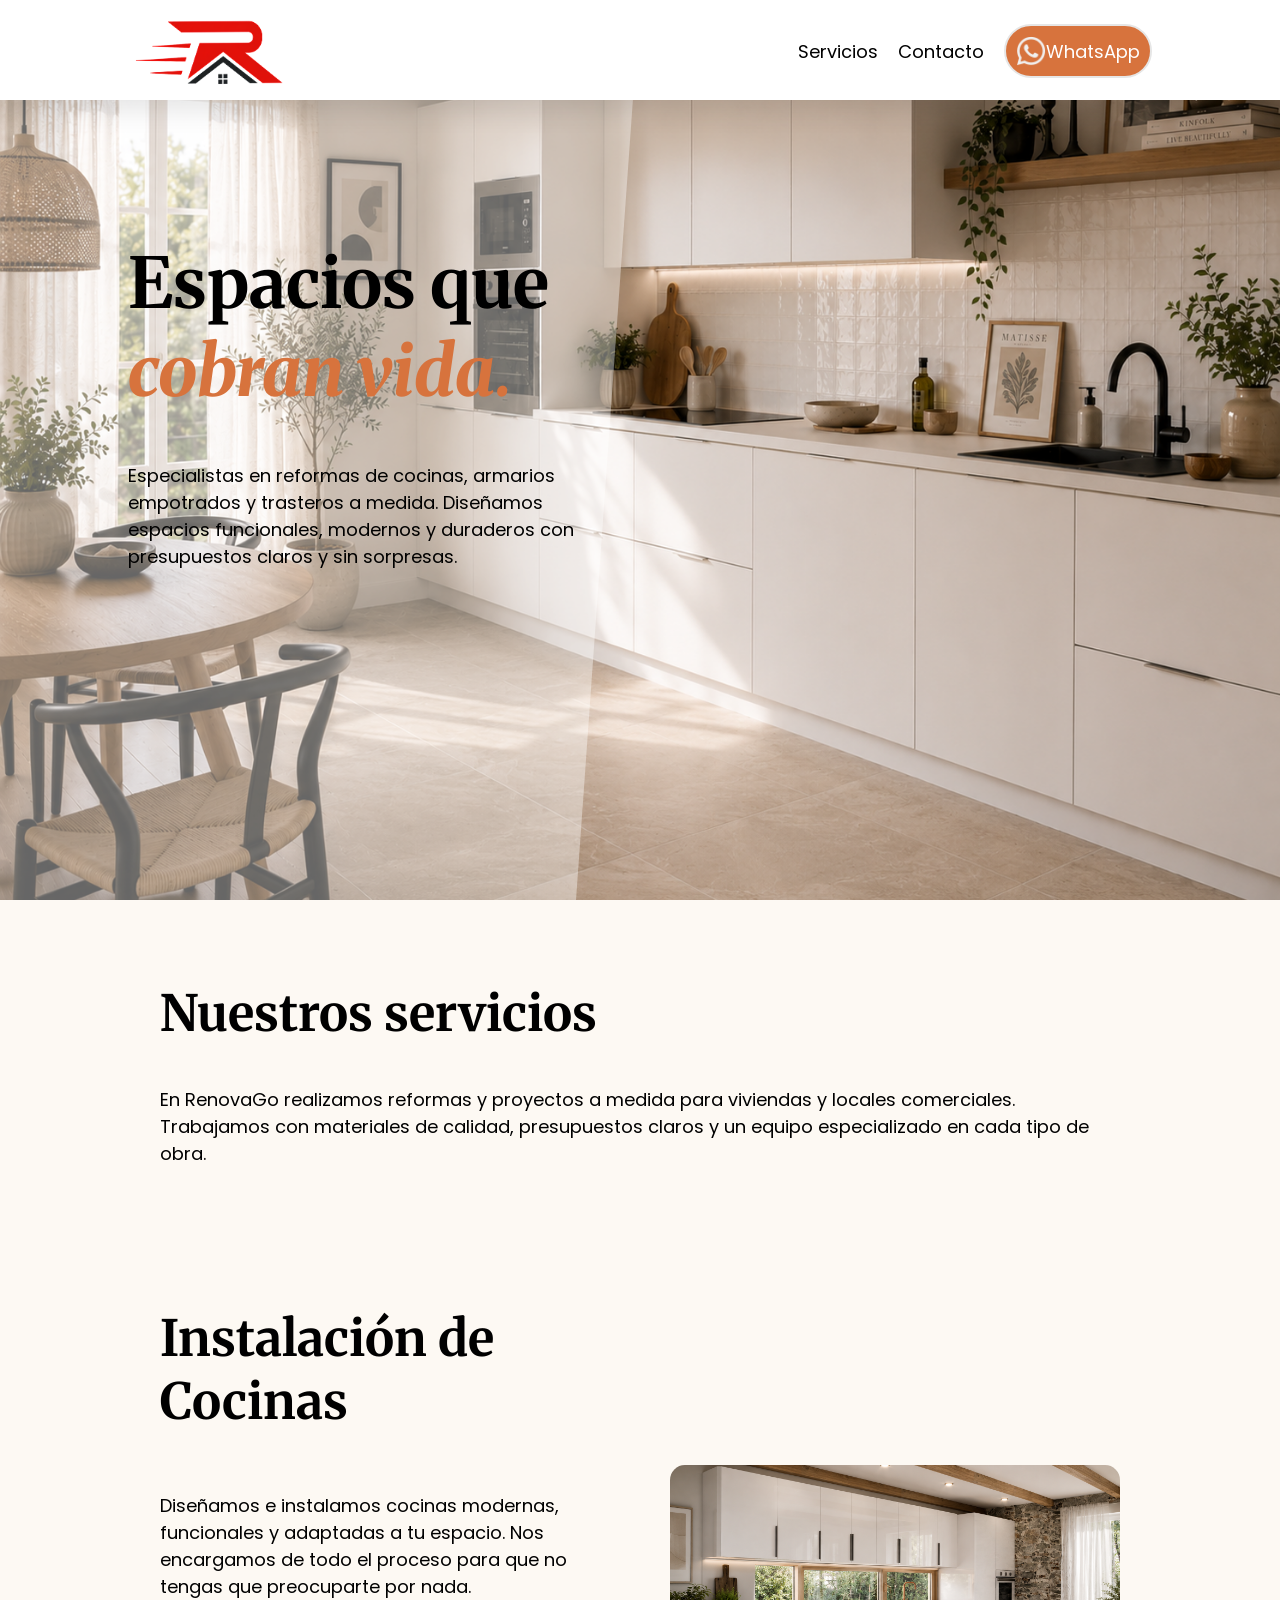
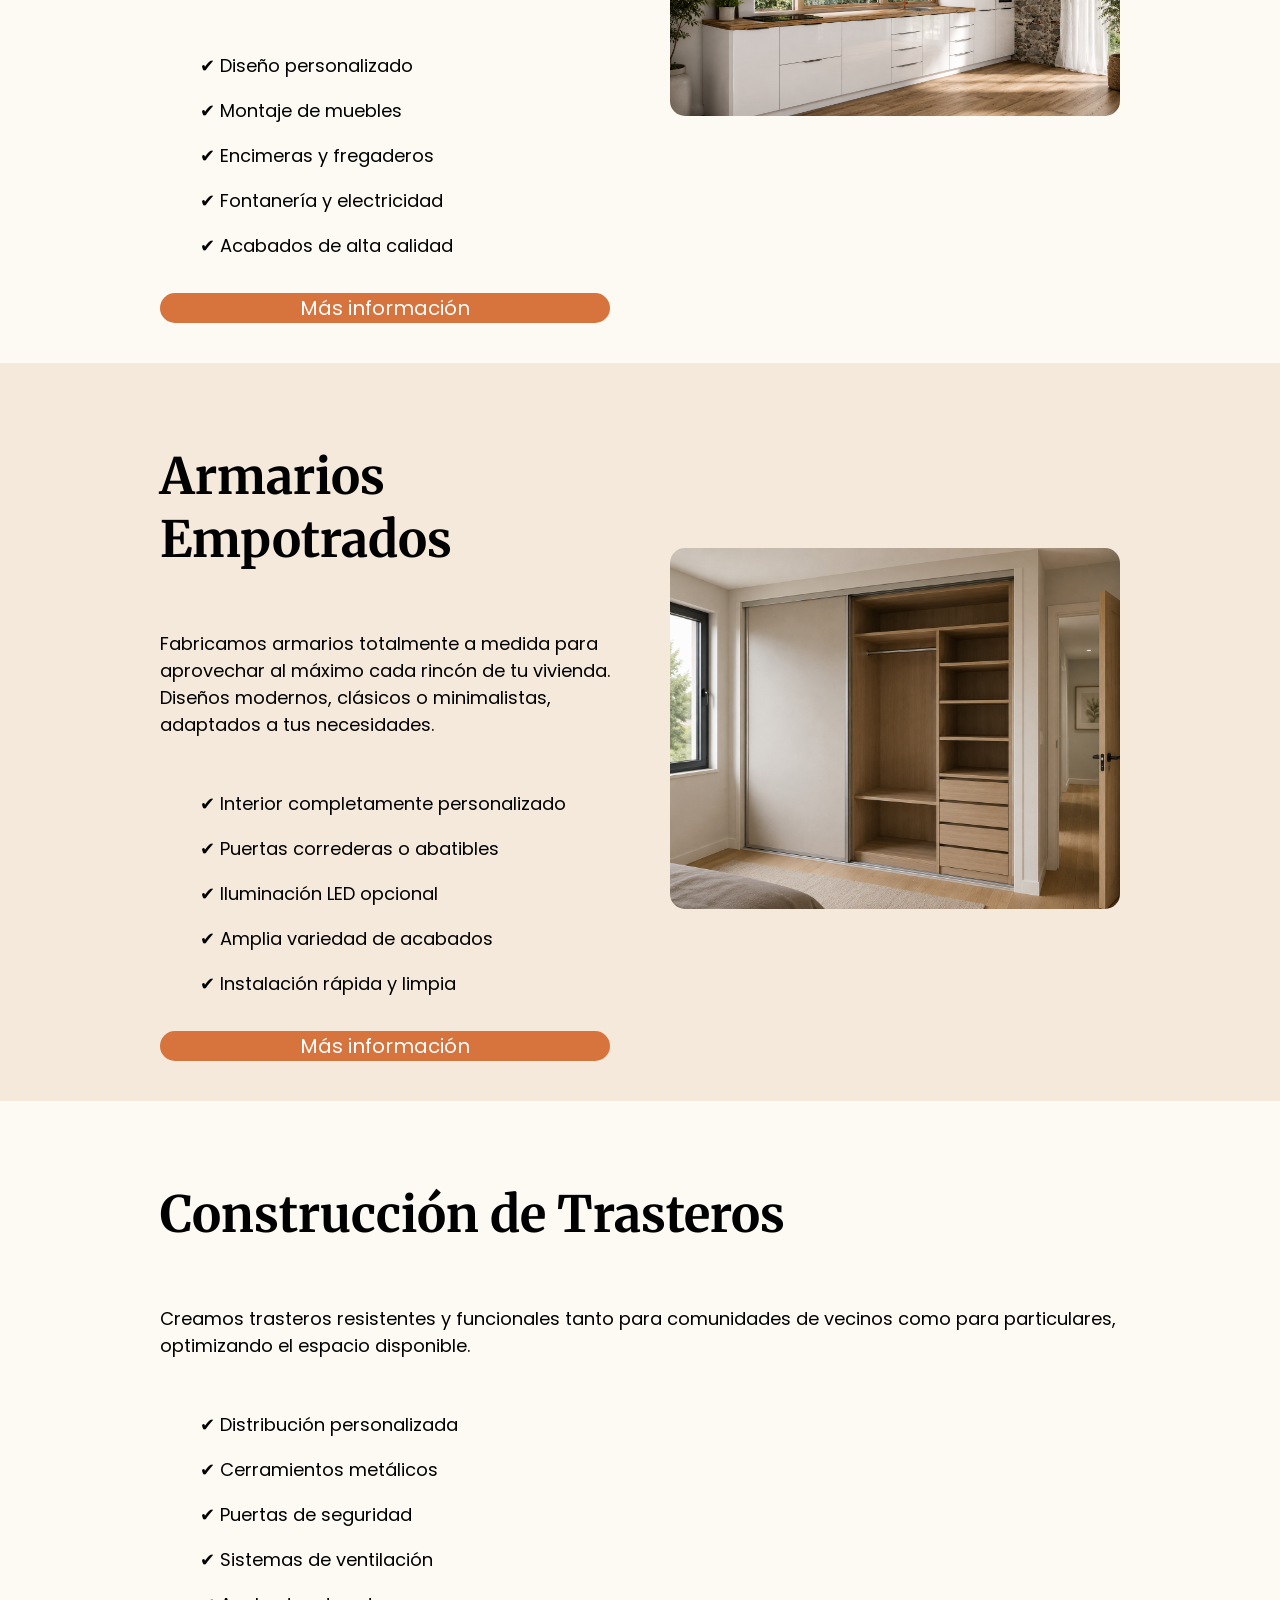
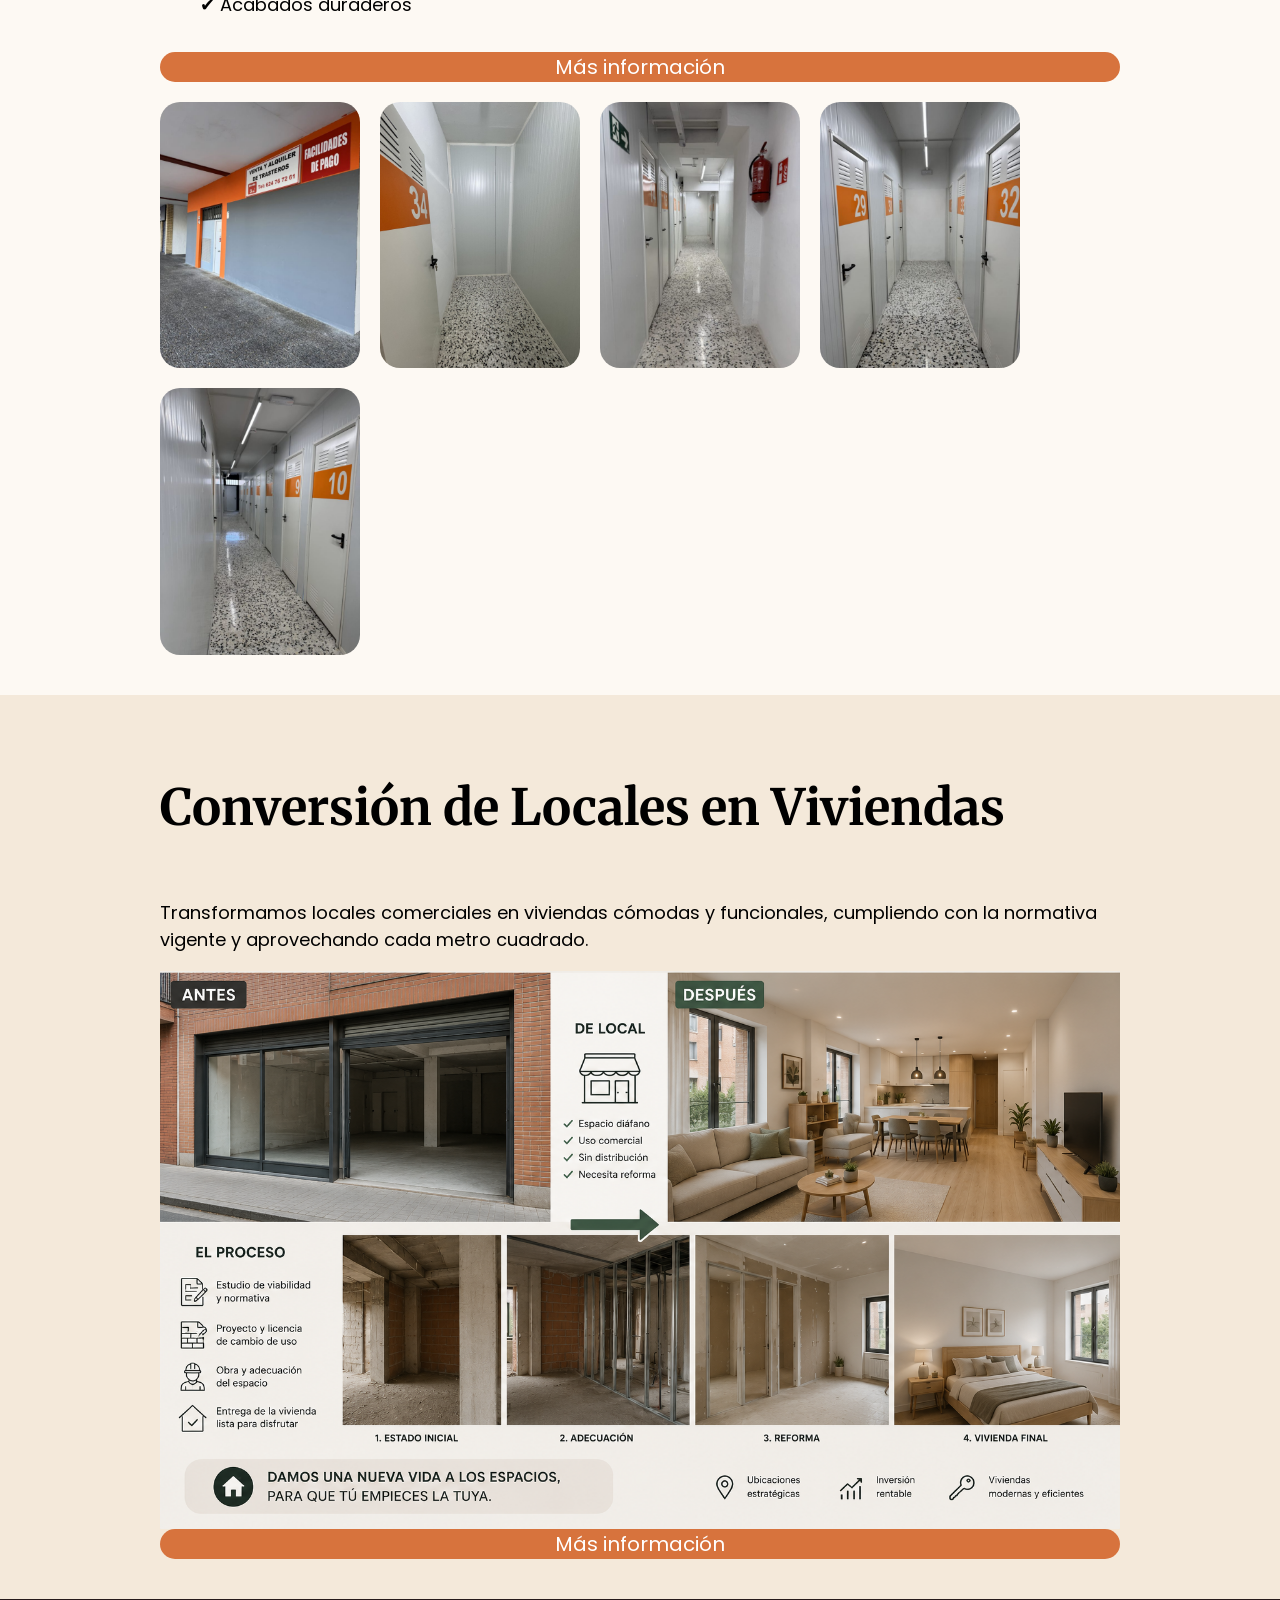
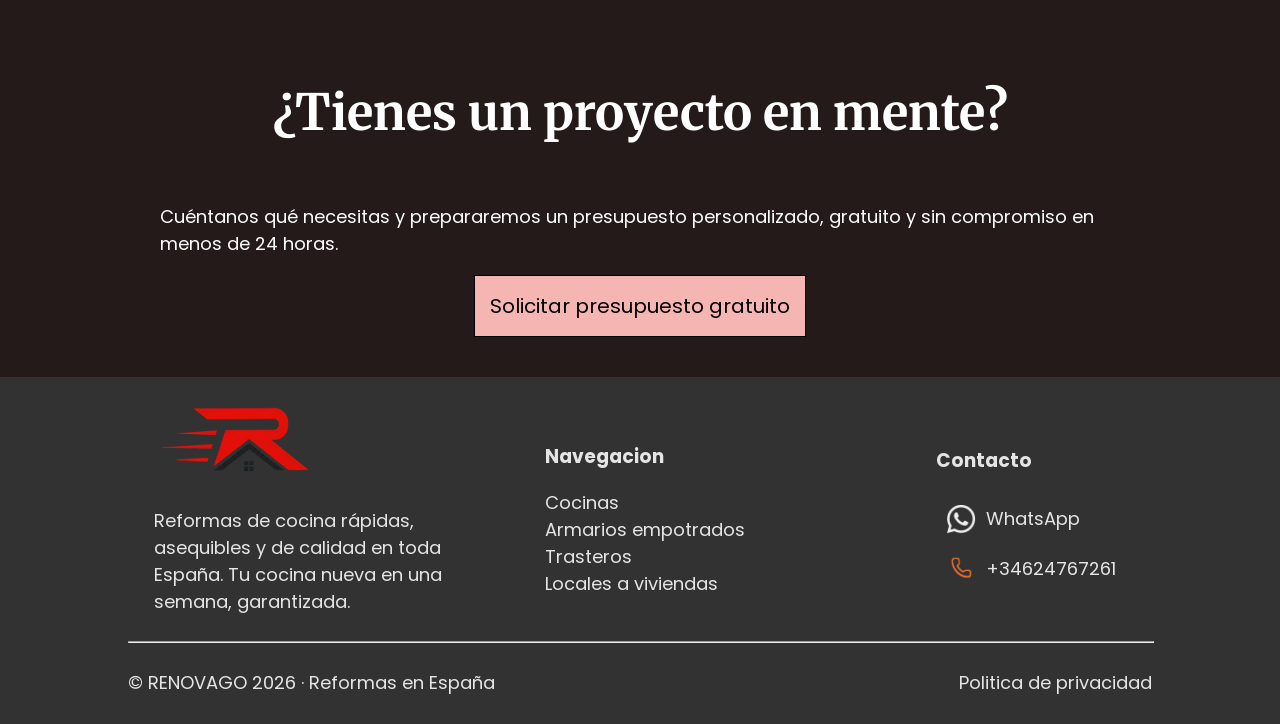
==== index.html @ af556825 "icono" ====
<!DOCTYPE html>
<html lang="es">
  <head>
    <meta charset="utf-8">
    <meta name="viewport" content="width=device-width, initial-scale=1.0">
    <title>RenovaGo | Reformas de cocinas, armarios y trasteros a medida</title>
    <meta name="description" content="Especialistas en reformas de cocinas, armarios empotrados, trasteros y conversión de locales en viviendas. Presupuesto gratuito, materiales de calidad y acabados profesionales.">

  <meta name="keywords" content="reformas, reformas de cocinas, cocinas a medida, armarios empotrados, trasteros, locales a viviendas, reformas integrales">

  <meta name="author" content="RenovaGo">
  <meta name="robots" content="index, follow">

  <!-- Canonical -->
  <link rel="canonical" href="https://renovago.es/">

  <!-- Open Graph -->
  <meta property="og:type" content="website">
  <meta property="og:locale" content="es_ES">
  <meta property="og:title" content="RenovaGo | Reformas de cocinas, armarios empotrados y trasteros">
  <meta property="og:description" content="Especialistas en reformas de cocinas, armarios empotrados, trasteros y conversión de locales en viviendas.">
  <meta property="og:url" content="https://renovago.es/">
  <meta property="og:image" content="https://renovago.es/fotos/portada.jpg">

  <!-- Twitter -->
  <meta name="twitter:card" content="summary_large_image">
  <meta name="twitter:title" content="RenovaGo | Reformas de cocinas">
  <meta name="twitter:description" content="Reformas de cocinas, armarios empotrados, trasteros y locales a viviendas.">
  <meta name="twitter:image" content="https://renovago.es/fotos/portada.jpg">

  <!-- Color navegador -->
  <meta name="theme-color" content="#111111">

  <!-- Favicon -->
  <link rel="icon" href="/fotos/marca/logo.PNG">
  <link rel="apple-touch-icon" href="/fotos/marca/logo.PNG">

  <!-- Datos estructurados -->
  <script type="application/ld+json">
  {
    "@context":"https://schema.org",
    "@type":"HomeAndConstructionBusiness",
    "name":"RenovaGo",
    "url":"https://renovago.es",
    "telephone":"+34624767261",
    "description":"Empresa especializada en reformas de cocinas, armarios empotrados, trasteros y conversión de locales en viviendas.",
    "areaServed":"España",
    "image":"https://renovago.es/fotos/marca/logo.PNG"
  }
  </script>
    <link rel="stylesheet" href="style.css">
  <link rel="preconnect" href="https://fonts.googleapis.com">
  <link rel="preconnect" href="https://fonts.gstatic.com" crossorigin>
  <link href="https://fonts.googleapis.com/css2?family=Poppins:wght@300;400;500;600;700;800&display=swap" rel="stylesheet">
  <link href="https://fonts.googleapis.com/css2?family=Indie+Flower&family=Merriweather:ital,opsz,wght@0,18..144,300..900;1,18..144,300..900&family=Raleway:ital,wght@0,100..900;1,100..900&display=swap" rel="stylesheet">

  </head>
  <body>
    
    <nav>
      <div id="contenedor-navegador">
        <div class="nav-mobil">
          <a href="index.html">
            <img class="img-logo" src="./fotos/marca/logo.PNG" alt="Logo de RenovaGo">
          </a>
          <div id="bocadillo" class="bocadillo">
            <span></span>
            <span></span>
            <span></span>

          </div>
        </div>

        <ul id="menu">
          <li class="dropdown">
            <a href="#">Servicios</a>
        
            <ul class="submenu">
                <li><a href="cocinas.html">Cocinas</a></li>
                <li><a href="armarios.html">Armarios empotrados</a></li>
                <li><a href="trasteros.html">Trasteros</a></li>
                <li><a href="locales.html">Locales a viviendas</a></li>
            </ul>
          </li>
          <li><a href="contacto.html">Contacto</a></li>
          
          <a class="whatsapp" href="https://wa.me/34624767261" target="_blank">
              <img class="icono" src="./fotos/iconos/whatsap-blanco.png" alt="Whatsapp">WhatsApp
          </a>
        </ul>
        
      </div>
      
    </nav>
    <header>
      <div id="texto-inicio">
        <h1>
          Espacios que <br>
          <i>cobran vida.</i>
          </h1>
        <p>Especialistas en reformas de cocinas, armarios empotrados y trasteros a medida. Diseñamos espacios funcionales, modernos y duraderos con presupuestos claros y sin sorpresas.</p>
    </div>
    </header>
    
    
    <main>

      <section>
        <div class="contenedor">
          <h2>Nuestros servicios</h2>
          <p>
            En RenovaGo realizamos reformas y proyectos a medida para viviendas y
            locales comerciales. Trabajamos con materiales de calidad, presupuestos
            claros y un equipo especializado en cada tipo de obra.
          </p>
        </div>
      </section>
    
      <!-- COCINAS -->
      <section >
        <div class="contenedor servicio">
          <div class="columna">
            <h2>Instalación de Cocinas</h2>
    
            <p>
              Diseñamos e instalamos cocinas modernas, funcionales y adaptadas a tu
              espacio. Nos encargamos de todo el proceso para que no tengas que
              preocuparte por nada.
            </p>
    
            <ul>
              <li><p>✔ Diseño personalizado</p></li>
              <li><p>✔ Montaje de muebles</p></li>
              <li><p>✔ Encimeras y fregaderos</p></li>
              <li><p>✔ Fontanería y electricidad</p></li>
              <li><p>✔ Acabados de alta calidad</p></li>
            </ul>
    
            <a class="informacion" href="cocinas.html">Más información</a>
          </div>
    
          <div class="imagen-lateral">
            <img src="./fotos/cocinas/cocina3.png">
          </div>
        </div>
      </section>
    
      <!-- ARMARIOS -->
      <section class="fondo-beis-oscuro">
        <div class="contenedor servicio">
  
          <div class="columna ">
            <h2>Armarios Empotrados</h2>
    
            <p>
              Fabricamos armarios totalmente a medida para aprovechar al máximo cada
              rincón de tu vivienda. Diseños modernos, clásicos o minimalistas,
              adaptados a tus necesidades.
            </p>
    
            <ul>
              <li><p>✔ Interior completamente personalizado</p></li>
              <li><p>✔ Puertas correderas o abatibles</p></li>
              <li><p>✔ Iluminación LED opcional</p></li>
              <li><p>✔ Amplia variedad de acabados</p></li>
              <li><p>✔ Instalación rápida y limpia</p></li>
            </ul>
    
            <a class="informacion" href="armarios.html">Más información</a>
          </div>
          <div class="imagen-lateral">
            <img src="./fotos/armarios/armario.png" alt="Armario Empotrado">
          </div>

    
        </div>
      </section>
    
      <!-- TRASTEROS -->
      <section>
        <div class="contenedor columna">
    
          <div class="columna">
            <h2>Construcción de Trasteros</h2>
    
            <p>
              Creamos trasteros resistentes y funcionales tanto para comunidades de
              vecinos como para particulares, optimizando el espacio disponible.
            </p>
    
            <ul>
              <li><p>✔ Distribución personalizada</p></li>
              <li><p>✔ Cerramientos metálicos</p></li>
              <li><p>✔ Puertas de seguridad</p></li>
              <li><p>✔ Sistemas de ventilación</p></li>
              <li><p>✔ Acabados duraderos</p></li>
            </ul>
    
            <a class="informacion" href="trasteros.html">Más información</a>
          </div>
    
          <div class="imagen-servicio fila ">
            <!-- Imagen trastero -->
            <img src="./fotos/trasteros/inicial.png" alt="Construcción de trasteros">

             <img src="./fotos/trasteros/trastero.png" alt="Construcción de trasteros">
             <img src="./fotos/trasteros/trastero2.png" alt="Construcción de trasteros">
             <img src="./fotos/trasteros/trastero3.png" alt="Construcción de trasteros">
             <img src="./fotos/trasteros/trastero4.png" alt="Construcción de trasteros">
          </div>
    
        </div>
      </section>
    
      <!-- LOCALES -->
      <section class="fondo-beis-oscuro">
        <div class="contenedor fila">
    
    
          <div class="columna">
            <h2>Conversión de Locales en Viviendas</h2>
    
            <p>
              Transformamos locales comerciales en viviendas cómodas y funcionales,
              cumpliendo con la normativa vigente y aprovechando cada metro cuadrado.
            </p>
    
          
            <img id="viviendas" src="./fotos/viviendas/viviendas.png" alt="viviendas">
    
            <a class="informacion" href="locales.html">Más información</a>
          </div>
    
        </div>
      </section>
    
      <!-- CTA -->
      <section class="fondo-negro letra-blanca">
        <div class="contenedor columna">
    
          <h2>¿Tienes un proyecto en mente?</h2>
    
          <p>
            Cuéntanos qué necesitas y prepararemos un presupuesto personalizado,
            gratuito y sin compromiso en menos de 24 horas.
          </p>
    
          <a class="boton-claro" href="contacto.html">
            Solicitar presupuesto gratuito
          </a>
    
        </div>
      </section>
    
    </main>
    <footer>
      <div class="footer-container">
        <div class="footer-info">
          <div class="footer-section ">
            <a href="index.html">
              <img class="img-logo" src="./fotos/marca/logo.PNG" alt="Logo de RenovaGo">
            </a>
            <p>Reformas de cocina rápidas, asequibles y de calidad en toda España. Tu cocina nueva en una semana, garantizada.</p>
          </div>
          <div class="footer-section columna">
            <h3>Navegacion</h3>
            <a href="cocinas.html">Cocinas</a>
            <a href="armarios.html">Armarios empotrados</a>
            <a href="trasteros.html">Trasteros</a>
            <a href="locales.html">Locales a viviendas</a>
          </div>
          <div>
            <h3>Contacto</h3>
            <a class="footer-contacto " href="https://wa.me/34624767261" target="_blank">
              <img class ="icono" src="./fotos/iconos/whatsap-blanco.png" alt="Whatsapp"><p>WhatsApp</p> 
            </a>
            <a class="footer-contacto " href="tel:+34624767261">
              <img class="icono" src="./fotos/iconos/icono-telefono.png" alt="Ubicacion"><p>+34624767261</p>
            </a>
          </div>
        </div>
        <hr>
        <div class="fila sa">
          <p>© RENOVAGO 2026 · Reformas en España</p>
          <a href="">Politica de privacidad</a>
        </div>
      </div>
    </footer>
    <script src="script.js"></script>
  </body>
</html>
---- style.css ----
:root{
    --color-naranja: #d7733d; 
    --sombra: 0 10px 25px rgba(0,0,0,.1);
    --color-footer: rgb(229, 229, 229);
}




/* ==========================================
   1. RESET Y ESTILOS GLOBALES
========================================== */
body{
    margin:0;
    font-family: "Poppins", serif;
    font-optical-sizing: auto;
    font-style: normal;
    font-variation-settings:
    "wdth" 100;
}

h1{
    font-family: "Merriweather", serif;
    font-size: 70px;
}
h2{
    font-size: 50px;
    font-family: "Merriweather", serif;
}

p{
    font-size: 18px;
}
i{
    /* color: #444444; en gris*/
    color: var(--color-naranja);
    font-weight: 800;
}
li{
    list-style: none;
}


/* ==========================================
   2. HEADER
========================================== */
header{
    background-image: url("./fotos/cocinas/cocina9.png");
    background-position: left;
    min-height: 100vh;
    background-size: cover;
    display: flex;
    justify-content: left;
    
}

header::before{
    content: "";
    position: absolute;
    inset: 0;

    background: rgba(255,255,255,0.40);

    clip-path: polygon(
        0 0,
        50% 0,
        45% 100%,
        0 100%
    );

    z-index: 1;
}
header > *{
    position: relative;
    z-index: 2;
}

#texto-inicio{
    margin-left: 10%;
    margin-top: 15%;
    width: 90%;
    max-width: 500px;
}

.img-logo{
    width: 180px;
}

#img-inicio{
    background-size: cover;
    min-height: 100vh;

}


/* ==========================================
   3. NAVEGACIÓN
========================================== */

/* Menú principal */
nav{
    background-color: white;
    height: 100px;
    width: 100%;
    position: fixed;
    z-index: 300;
    box-shadow:  var(--sombra);

}
nav ul{
    display: flex;
    align-items: center;
    gap: 20px;
    height: 40px;

}

/* Enlaces */
nav li a{
    text-decoration: none;
    color: inherit;
    font-size: large;
    transition: color 0.2s ease;

}
nav li a:hover{
    color: var(--color-naranja);
}
#contenedor-navegador{
    display: flex;
    flex-direction: row;
    align-items: center;
    justify-content: space-between;
    position:fixed;
    top:0;
    z-index: 2;
    width: 80%;
    left: 10%;
}

/* Submenú */
.dropdown{
    position: relative;
}
.submenu{
    display: none;
    position:absolute;
    background-color: white;
    min-width: 230px;
    padding: 1px 0px;
    margin: 0;
    top: 100%;
    left: 0;

    box-shadow: var(--sombra);
}
.submenu li a{
    display:block;
    width: 100%;
    padding: 12px 20px;
    color: #333;
    background: white;
    text-decoration: none;
    transition: background .2s;
}
.submenu li a:hover{
    background-color: var(--color-naranja);
    color:white;
}
.dropdown:hover .submenu{
    display: block;
}
.whatsapp{
    border: 2px solid rgb(230, 230, 230);
    font-size: large;
    text-decoration: none;
    border-radius: 30px;
    padding: 10px;
    display: flex;
    align-items: center;
    background-color: var(--color-naranja);
    color: white;
}
.whatsapp:hover{
    background-color: #ae5423;
}
.bocadillo{
    display: none;
    width: 35px;
    height: 35px;
    border-radius: 50%;
    border: none;
    justify-content: center;
    align-items: center;
    flex-direction: column;
    gap: 6px;
    cursor: pointer;
    background: white;

}
.bocadillo span{
    width: 25px;
    height: 3px;
    background: #333;
    transition: 0.2s;
}
.bocadillo.active span:nth-child(1){
    transform: rotate(45deg) translate(6px, 6px)
}
.bocadillo.active span:nth-child(2){
    opacity: 0;
}

.bocadillo.active span:nth-child(3){
    transform: rotate(-45deg) translate(6px, -6px)
}
.nav-mobil{
    display: flex;
    flex-direction: row;
    align-items: center;
    justify-content: space-between;
    width: 100%;
}

/* ==========================================
   4. SECCIONES
========================================== */
section{
    padding: 40px;
    background-color: #fdf9f3;
}
article{
    border: 1px solid #f3ebde;
    border-radius: 10px;
    background-color: white;
    padding: 40px;
    margin: 10px;
    transition: transform 0.1s ease, box-shadow 0.1s ease;
}
article:hover{
    transform:scale(1.01);
    box-shadow:  0 10px 25px rgba(0,0,0,0.2);
}


/* ==========================================
   5. FORMULARIOS
========================================== */
form{
    background-color: white;
    border-radius: 30px;
    padding:50px;
    width: 100%;
    max-width: 1200px;
    box-shadow: 0 4px 8px rgba(0, 0, 0, 0.1);
    box-sizing: border-box;
}
form h2{
    font-size: 30px;
}
form label{
    font-weight: 500;
}
form input{
    border-radius: 10px;
    padding: 10px;
    font-size: 15px;
    border:1px solid rgb(255, 230, 203) ;
    background-color: #fffceb;
    outline: none;
}
form input:focus{
    border-color: #ae5423;
    outline: none;
    box-shadow: 0 0 5px rgba(252, 167, 22, 0.5);
}

form textarea{
    border-radius: 10px;
    padding: 10px;
    font-size: 15px;
    border:1px solid rgb(255, 230, 203) ;
    background-color: #fffceb;
    outline: none;
    width: 100%;
    min-width: 150px;
    max-width: 350px;
    font-family: "Poppins", serif;
}
form button{
    margin-top: 20px;
    border-radius: 10px;
    background-color: var(--color-naranja);
    padding: 15px;
    font-size: 15px;
    font-weight: 600;
    border-style: none;
    color: white;
    cursor:pointer;
    transition: background-color 0.2 ease;
}
form button:hover{
    background-color: rgb(185, 106, 27) ;
}
form p{
    color: grey;
    font-size: 12px;
}
/* ==========================================
   6. FOOTER
========================================== */
footer{
    color: var(--color-footer);
    background-color: rgb(50, 50, 50);
    
}
.footer-container{
    display: flex;
    flex-direction: column;

    margin: auto;  
    padding: 10px;
    width: 80%;
}
.footer-info{
    display: flex;
    flex-direction: row;
    justify-content: space-around;
    align-items: center;
}
footer hr{
    color:var(--color-footer);
    width: 100%;
}
.footer-section{
    width: 33%;
}
footer a{
    color: var(--color-footer);
    text-decoration: none;
    font-size: 18px;
}
.footer-contacto{
    font-size: large;
    text-decoration: none;
    border-radius: 30px;
    padding: 10px;
    display: flex;
    align-items: center;
    color: var(--color-footer);
}

.footer-contacto p{
    margin:0;
    margin-left: 10px;
}
/* ==========================================
   7. UTILIDADES
========================================== */
.contenedor{
    align-items: center;
    justify-content: center;
    width: min(80%,1200px);
    margin: auto;    
}
.fila{
    display: flex;
    flex-direction: row;
    align-items: center;
}
.columna{
    display: flex;
    flex-direction: column;
}
.sa{
    justify-content: space-between;
}
.centrado{
    justify-content: center;
    align-items:center ;
}
.fondo-beis-oscuro{
    background-color: #f4e9da ;
}
.fondo-negro{
    background-color: rgb(37, 26, 26);
}
.fondo-blanco{
    background-color: white;
}
.letra-blanca{
    color:white;
}
.letra-naranja{
    color:var(--color-naranja);
}
.letra-gris{
    color:#676767;
}
.letra-roja{
    color: red;
}
.letra-pequeña{
    font-size: 7px;
}
.separador-gris{
    width: 100%;
    border: none;
    border-top: 1px solid #ddd;
    margin: 10px 0;
}


/* ==========================================
   8. IMAGENES
========================================== */
.imagen-servicio{
    margin-top: 20px;
    width: 100%;
    gap:20px;
    flex-wrap: wrap;

}
.imagen-servicio img{
    width: 100%;
    max-width: 200px;
    border-radius: 20px;;
}
.imagen-lateral img{
    width: 100%;
    border-radius: 15px;
}
.imagen-lateral img:hover imagen-servicio img:hover {
    box-shadow:  var(--sombra);
}




.icono{
    width: 30px;
}

/* ==========================================
   9. PÁGINAS ESPECÍFICAS
========================================== */

#viviendas{
    width: 100%;
    max-width: 1000px;
}
#proceso{
    background-image: url("./fotos/cocinas/cocina7.png");
}
#proceso p{
    font-size: 16px;
    color: #333;
}
#presupuesto{
    background-image: url("./fotos/cocinas/cocina3.png");
}
#contacto-cocina{
    padding: 70px;
    margin-right: 100px;
    border-radius: 10%;
}

.banda{
    padding:0;
}
.banda article{
    display: flex;
    flex-direction: column;
    align-items: center;
    border: none;
}
.banda h2{
    font-size: 30px;
    margin-top: 20px;
    margin-bottom: 5px;
}
.banda p{
    color: grey;
    margin-top: 2px;
}

#precios h3{
    font-family: "Merriweather", serif;
    font-size: 85px;
    margin: 0;
}
#precios h4{
    margin:0;
    font-size: 30px;
}
#precios h5{
    margin:0;
    font-size: 20px;
}
#precios p{
    font-size: 20px;
    margin-left: 10px;
    font-weight: 600;
}
#precios article{
    width: 100%;
    min-width: 800px;
    position: relative;
    background-image: url("./fotos/cocinas/cocina8.png");
    background-position: left;
    background-size: cover;

}
#precios a{
    display: flex;
    justify-content: center;
    width: 100%;
    padding: 10px;
    border-radius: 15px;
    color: white;
    background-color: var(--color-naranja);
    font-weight: 600;
}
#precios a:hover{
    background-color: #da6a2e;
}
.oferta{
    position: absolute;
    top: -10px;
    right: -10px;
    padding: 0;
    margin: 0;
    color: rgb(216, 47, 47);
    text-shadow: 0 0 8px rgba(255, 32, 3, 0.5);
}
.oferta h2{
    border: 2px red solid;
    border-radius: 20px;
    margin:0;
    padding: 0;
}
.oferta p{
    font-size: 50px;
}
.oferta img{
    margin: 0;
    position: absolute;
    top: 40px;
    right: 0;
    width: 250px;
}
#precios img{
    max-width: 450px;
}

#presupuesto .icono{
    border: 1px solid rgb(254, 149, 37);
    border-radius: 10px;
    background-color: #ff972144;
}
#presupuesto h4{
    font-size: 20px;
    margin: 0;
    margin-top: 10px;
    margin-left: 15px;
}
#presupuesto .info p{
    margin: 0;
    margin-left: 15px;

    font-size: 15px;
}


.servicio{
    display: flex;
    align-items: center;
    gap: 60px
}
.servicio > *{
    flex:1;
}
.informacion{
    text-align: center;
    border: none;
    border-radius: 20px;
    text-decoration: none;
    color: white;
    background-color: var(--color-naranja);
    font-size: 20px;
}
.boton-claro{
    text-align: center;
    border: 1px solid black;
    text-decoration: none;
    color: black;
    background-color: rgb(245, 181, 179);
    padding: 15px;
    font-size: 20px;
}






/* ==========================================
   RESPONSIVE
========================================== */

@media (max-width:768px){

    /* ---------- GENERALES ---------- */

    section{
        padding:25px 15px;
    }

    .contenedor{
        width:95%;
    }

    h1{
        font-size:42px;
    }

    h2{
        font-size:34px;
        text-align:center;
    }

    p{
        font-size:16px;
    }

    /* ---------- HEADER ---------- */

    header{
        min-height:80vh;
        justify-content:center;
        text-align:center;
        background-position:center;
    }

    header::before{
        clip-path: polygon(
            0 0,
            100% 0,
            100% 55%,
            0 75%
        );
    }

    #texto-inicio{
        margin:120px 20px 0;
        width:auto;
    }

    /* ---------- NAV ---------- */

    nav{
        height:auto;
        padding:10px 0;
    }

    #contenedor-navegador{
        position:static;
        width:95%;
        flex-direction:column;
    }

    nav ul{
        display: none;
        flex-direction:column;
        height:auto;
        padding:0;
        margin:0;
        gap:15px;

    }
    nav ul li{
        gap:15px;
        margin: 10px;


    }
    .whatsapp{
        margin-top: 10px;
    }
    .submenu{
        display: block;
        position:static;
        box-shadow: none
    }
    #menu.active{
        display: block;
    }
    .nav-mobil.active{
        border-bottom: 2px #ddd solid;
    }

    .img-logo{
        width:150px;
    }
    .bocadillo{
        display: flex;
        flex-direction: column;
        justify-content: center;
        align-items: center;
    
        width: 55px;
        height: 55px;
    
        background: white;
        border: none;
        border-radius: 50%;
    
        cursor: pointer;
    
        box-shadow: 0 4px 12px rgba(0,0,0,.40);    
    }

    /* ---------- LAYOUT ---------- */

    .fila{
        flex-direction:column;
    }

    article{
        width:100%;
        box-sizing:border-box;
        margin:15px 0;
        padding:25px;
    }

    /* ---------- IMÁGENES ---------- */

    .imagen-lateral{
        width:100%;
        margin-top:25px;
    }

    .imagen-lateral img{
        width:100%;
    }

    .imagen-servicio{
        width:100%;
        display:flex;
        flex-wrap:wrap;
        justify-content:center;
    }

    .imagen-servicio img{
        width:45%;
    }

    #viviendas{
        width:100%;
    }

    /* ---------- PRECIOS ---------- */

    #precios article{
        min-width:100%;
        background-position:center;
    }

    #precios h3{
        font-size:55px;
    }

    .oferta{
        right:0;
        top:-5px;
    }

    .oferta h2{
        font-size:16px;
        padding:4px 10px;
    }

    .oferta img{
        width:120px;
        top:25px;
    }

    /* ---------- FORMULARIO ---------- */

    form{
        width:100%;
        padding:25px;
        box-sizing:border-box;
    }

    form textarea{
        max-width:100%;
    }

    #contacto-cocina{
        margin:0;
        padding:25px;
    }

    /* ---------- SERVICIOS ---------- */

    
    .servicio{
        flex-direction:column;
    
    }

    /* ---------- FOOTER ---------- */

    .footer-info{
        flex-direction:column;
        align-items:flex-start;
        gap:30px;
    }

    .footer-section{
        width:100%;
    }

    .sa{
        flex-direction:column;
        align-items:center;
        gap:15px;
    }

}
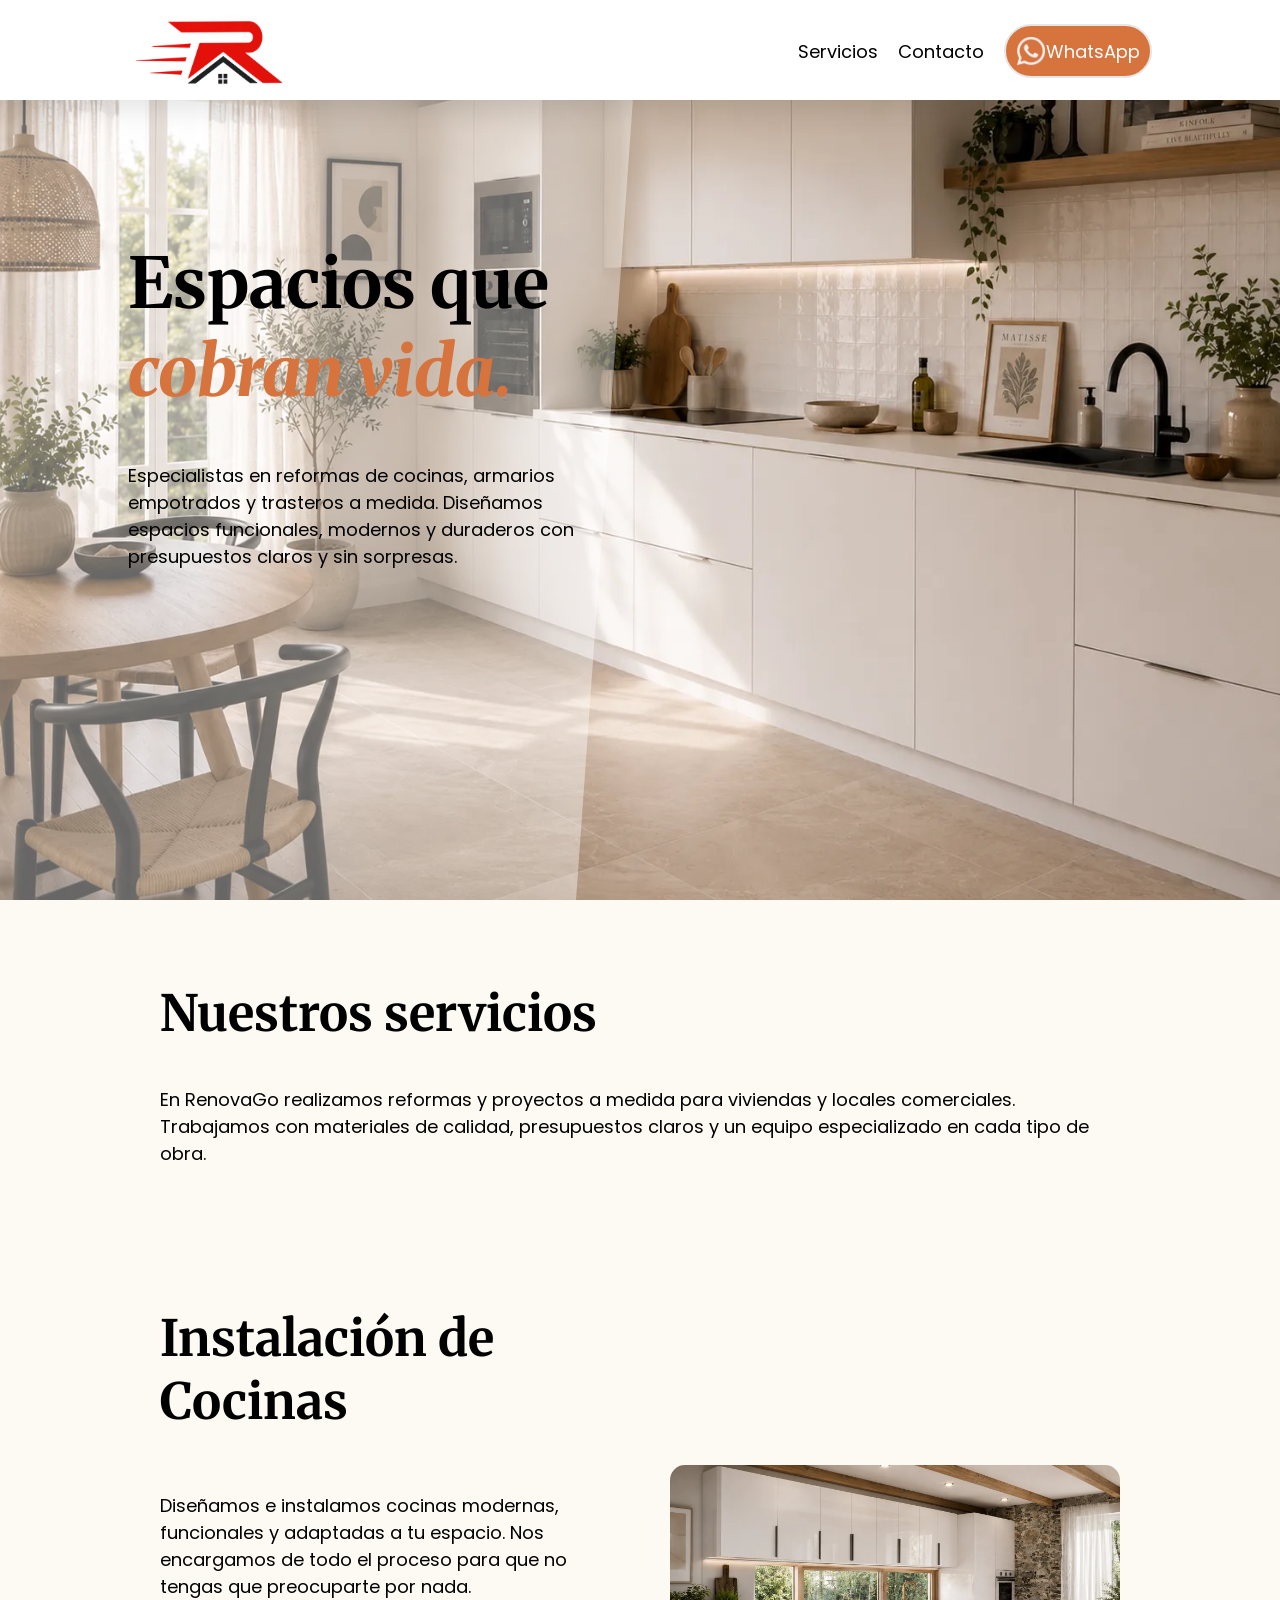
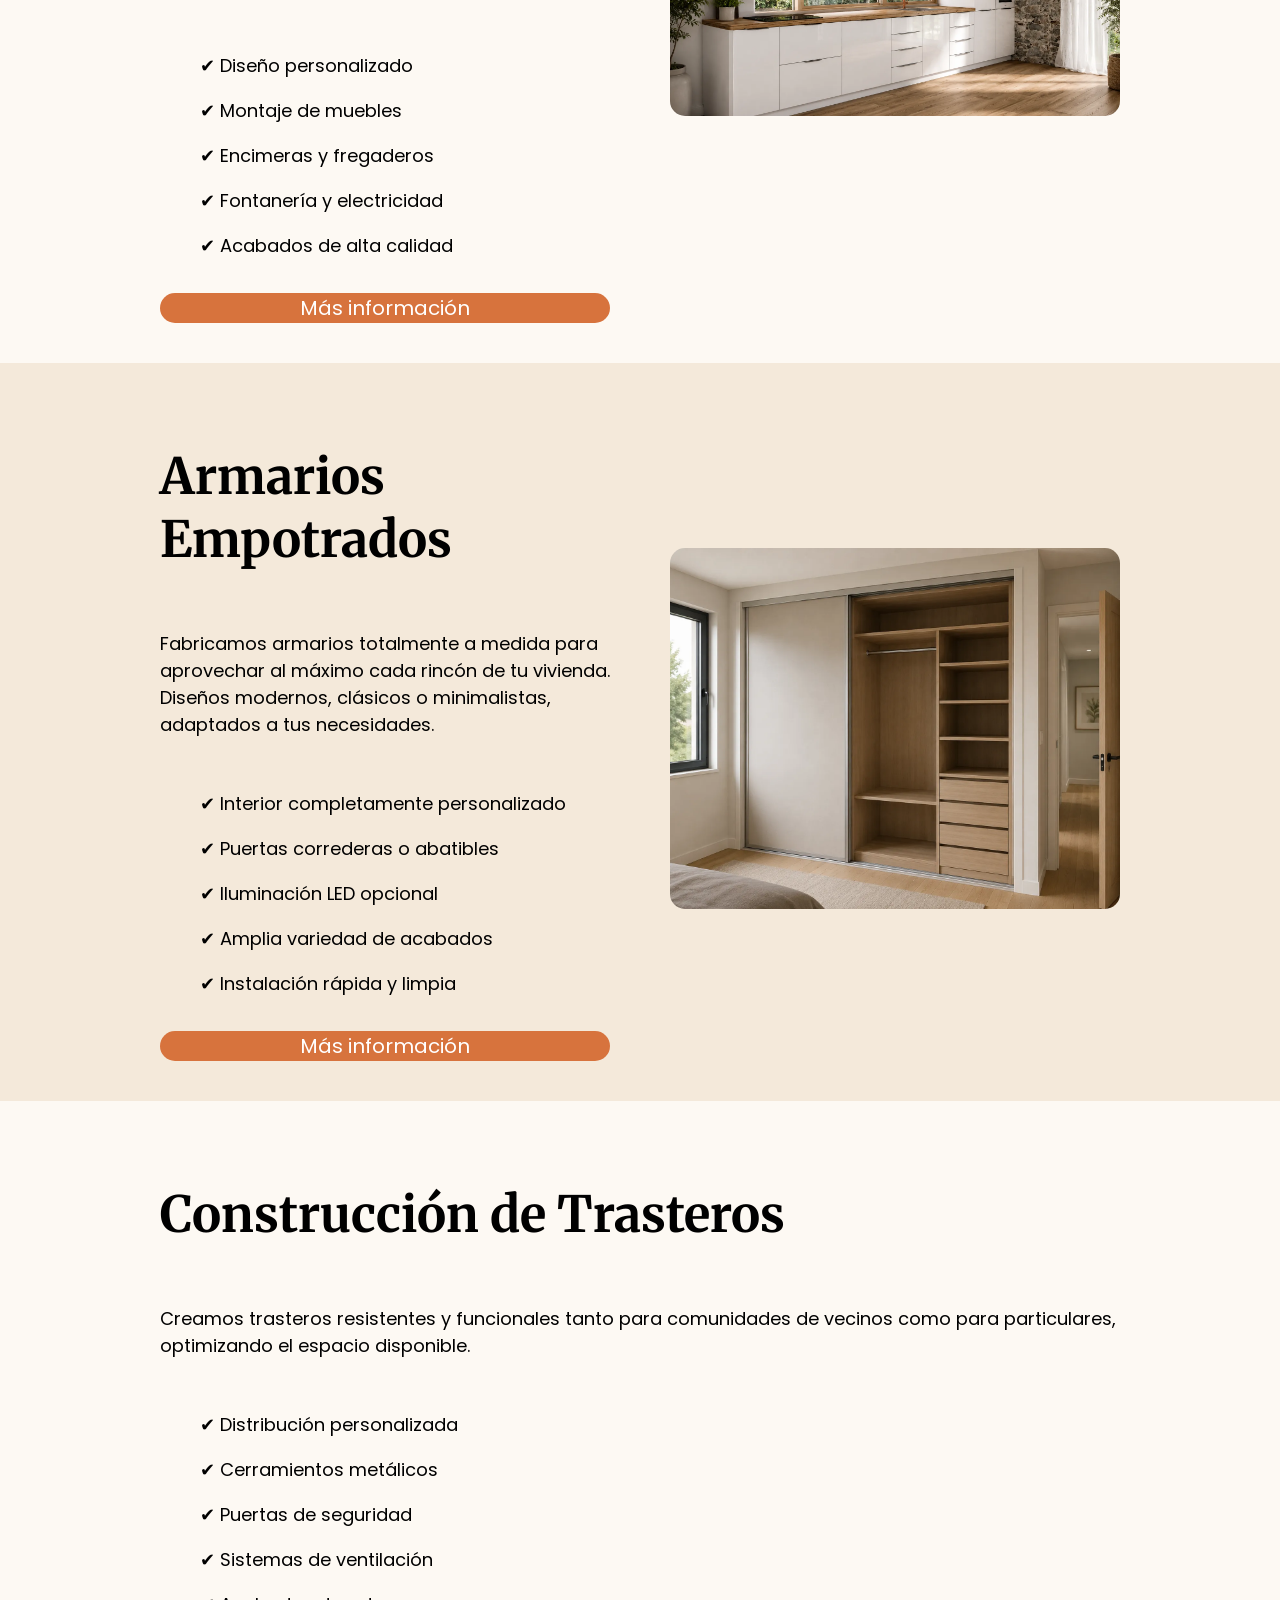
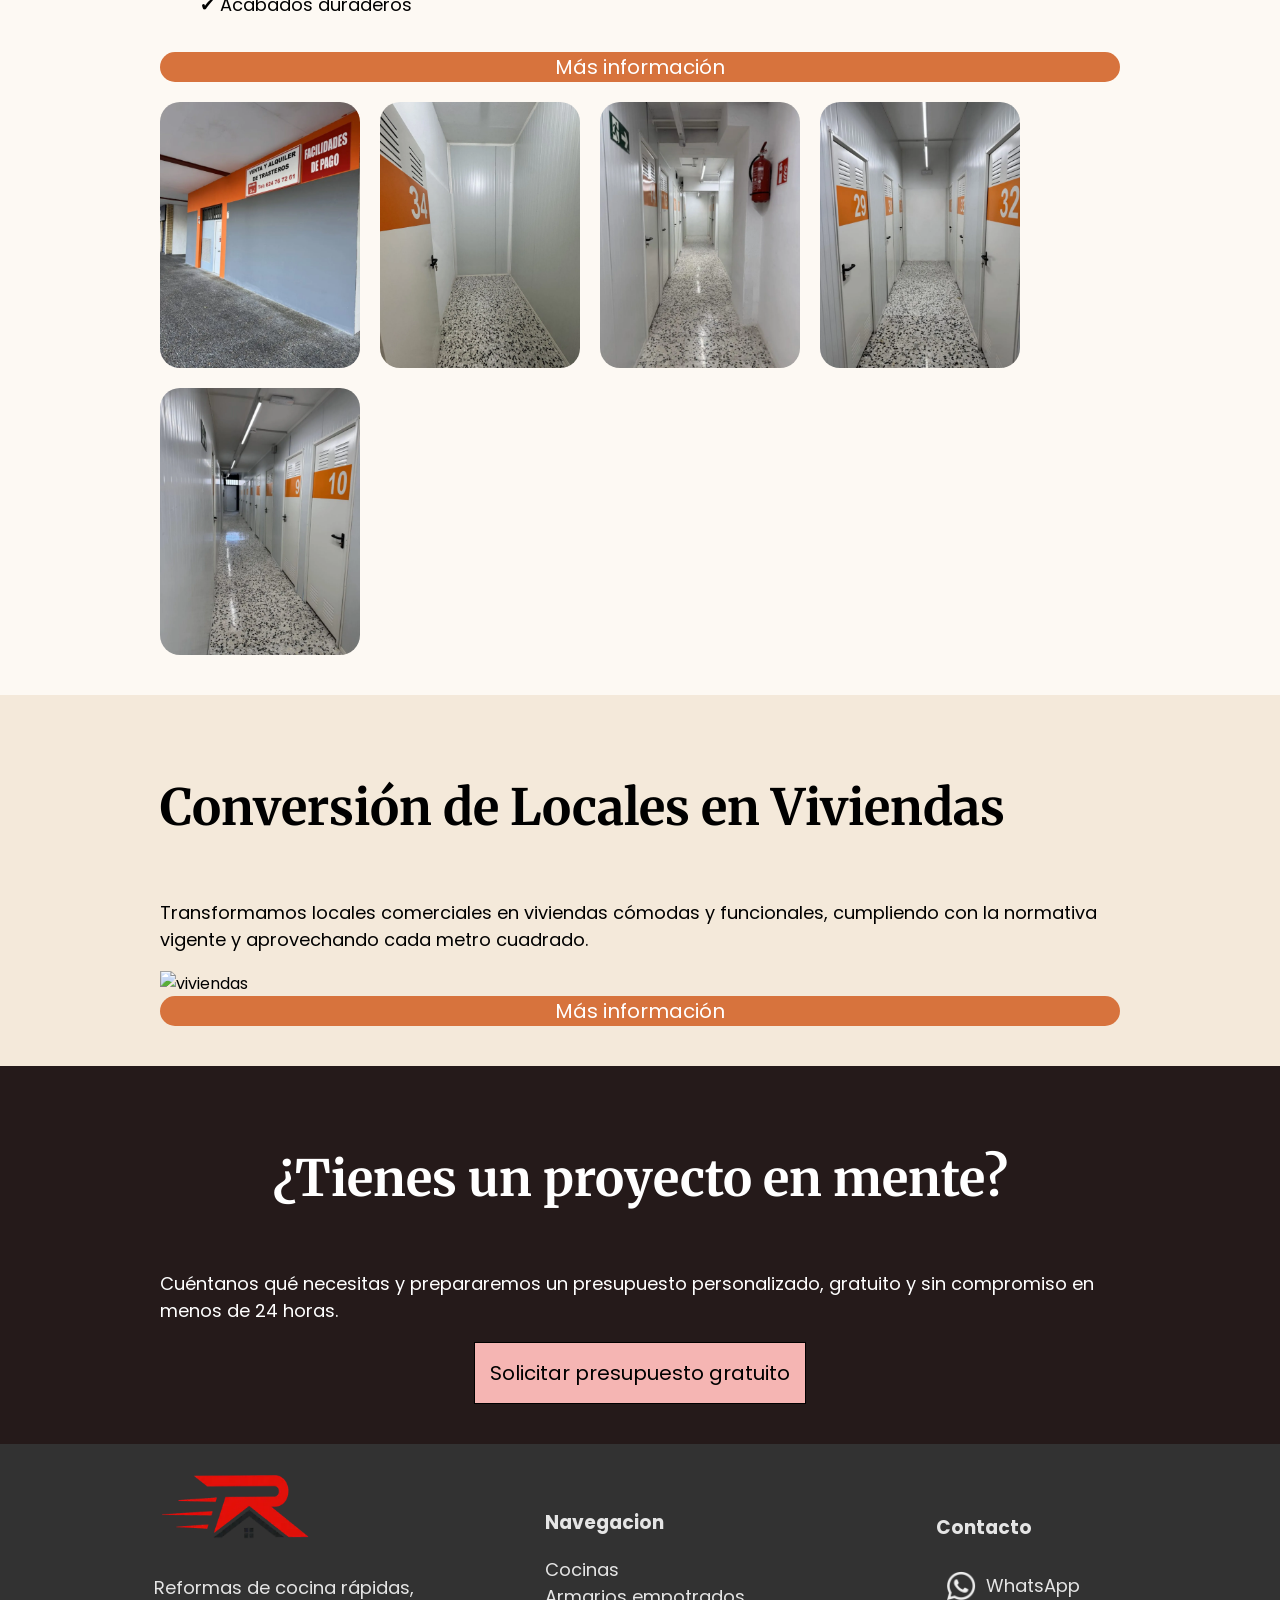
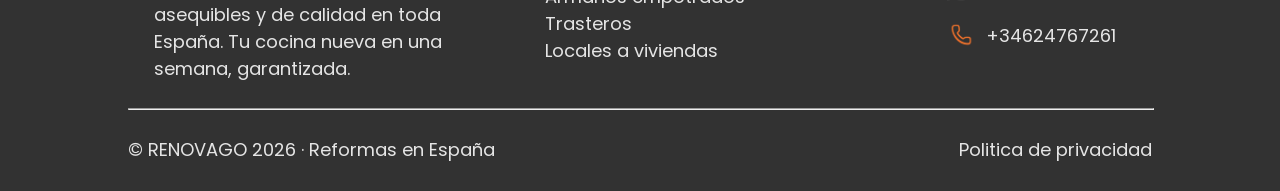
==== commit 0a7256ad: "cambio de formato de imagenes a webp" ====
--- a/index.html
+++ b/index.html
@@ -32,8 +32,8 @@
   <meta name="theme-color" content="#111111">
 
   <!-- Favicon -->
-  <link rel="icon" href="/fotos/marca/logo.PNG">
-  <link rel="apple-touch-icon" href="/fotos/marca/logo.PNG">
+  <link rel="icon" href="/fotos/marca/logo.webp">
+  <link rel="apple-touch-icon" href="/fotos/marca/logo.webp">
 
   <!-- Datos estructurados -->
   <script type="application/ld+json">
@@ -45,7 +45,7 @@
     "telephone":"+34624767261",
     "description":"Empresa especializada en reformas de cocinas, armarios empotrados, trasteros y conversión de locales en viviendas.",
     "areaServed":"España",
-    "image":"https://renovago.es/fotos/marca/logo.PNG"
+    "image":"https://renovago.es/fotos/marca/logo.webp"
   }
   </script>
     <link rel="stylesheet" href="style.css">
@@ -61,7 +61,7 @@
       <div id="contenedor-navegador">
         <div class="nav-mobil">
           <a href="index.html">
-            <img class="img-logo" src="./fotos/marca/logo.PNG" alt="Logo de RenovaGo">
+            <img class="img-logo" src="./fotos/marca/logo.webp" alt="Logo de RenovaGo">
           </a>
           <div id="bocadillo" class="bocadillo">
             <span></span>
@@ -85,7 +85,7 @@
           <li><a href="contacto.html">Contacto</a></li>
           
           <a class="whatsapp" href="https://wa.me/34624767261" target="_blank">
-              <img class="icono" src="./fotos/iconos/whatsap-blanco.png" alt="Whatsapp">WhatsApp
+              <img class="icono" src="./fotos/iconos/whatsap-blanco.webp" alt="Whatsapp">WhatsApp
           </a>
         </ul>
         
@@ -140,7 +140,7 @@
           </div>
     
           <div class="imagen-lateral">
-            <img src="./fotos/cocinas/cocina3.png">
+            <img src="./fotos/cocinas/cocina3.webp" alt="imagen de cocina">
           </div>
         </div>
       </section>
@@ -169,7 +169,7 @@
             <a class="informacion" href="armarios.html">Más información</a>
           </div>
           <div class="imagen-lateral">
-            <img src="./fotos/armarios/armario.png" alt="Armario Empotrado">
+            <img src="./fotos/armarios/armario.webp" alt="Armario Empotrado">
           </div>
 
     
@@ -201,12 +201,12 @@
     
           <div class="imagen-servicio fila ">
             <!-- Imagen trastero -->
-            <img src="./fotos/trasteros/inicial.png" alt="Construcción de trasteros">
-
-             <img src="./fotos/trasteros/trastero.png" alt="Construcción de trasteros">
-             <img src="./fotos/trasteros/trastero2.png" alt="Construcción de trasteros">
-             <img src="./fotos/trasteros/trastero3.png" alt="Construcción de trasteros">
-             <img src="./fotos/trasteros/trastero4.png" alt="Construcción de trasteros">
+            <img src="./fotos/trasteros/inicial.webp" alt="Construcción de trasteros">
+
+             <img src="./fotos/trasteros/trastero.webp" alt="Construcción de trasteros">
+             <img src="./fotos/trasteros/trastero2.webp" alt="Construcción de trasteros">
+             <img src="./fotos/trasteros/trastero3.webp" alt="Construcción de trasteros">
+             <img src="./fotos/trasteros/trastero4.webp" alt="Construcción de trasteros">
           </div>
     
         </div>
@@ -226,7 +226,7 @@
             </p>
     
           
-            <img id="viviendas" src="./fotos/viviendas/viviendas.png" alt="viviendas">
+            <img id="viviendas" src="./fotos/viviendas/viviendas.webp" alt="viviendas">
     
             <a class="informacion" href="locales.html">Más información</a>
           </div>
@@ -258,7 +258,7 @@
         <div class="footer-info">
           <div class="footer-section ">
             <a href="index.html">
-              <img class="img-logo" src="./fotos/marca/logo.PNG" alt="Logo de RenovaGo">
+              <img class="img-logo" src="./fotos/marca/logo.webp" alt="Logo de RenovaGo">
             </a>
             <p>Reformas de cocina rápidas, asequibles y de calidad en toda España. Tu cocina nueva en una semana, garantizada.</p>
           </div>
@@ -272,10 +272,10 @@
           <div>
             <h3>Contacto</h3>
             <a class="footer-contacto " href="https://wa.me/34624767261" target="_blank">
-              <img class ="icono" src="./fotos/iconos/whatsap-blanco.png" alt="Whatsapp"><p>WhatsApp</p> 
+              <img class ="icono" src="./fotos/iconos/whatsap-blanco.webp" alt="Whatsapp"><p>WhatsApp</p> 
             </a>
             <a class="footer-contacto " href="tel:+34624767261">
-              <img class="icono" src="./fotos/iconos/icono-telefono.png" alt="Ubicacion"><p>+34624767261</p>
+              <img class="icono" src="./fotos/iconos/icono-telefono.webp" alt="Ubicacion"><p>+34624767261</p>
             </a>
           </div>
         </div>
--- a/style.css
+++ b/style.css
@@ -45,7 +45,7 @@
    2. HEADER
 ========================================== */
 header{
-    background-image: url("./fotos/cocinas/cocina9.png");
+    background-image: url("./fotos/cocinas/cocina9.webp");
     background-position: left;
     min-height: 100vh;
     background-size: cover;
@@ -450,14 +450,14 @@
     max-width: 1000px;
 }
 #proceso{
-    background-image: url("./fotos/cocinas/cocina7.png");
+    background-image: url("./fotos/cocinas/cocina7.webp");
 }
 #proceso p{
     font-size: 16px;
     color: #333;
 }
 #presupuesto{
-    background-image: url("./fotos/cocinas/cocina3.png");
+    background-image: url("./fotos/cocinas/cocina3.webp");
 }
 #contacto-cocina{
     padding: 70px;
@@ -506,7 +506,7 @@
     width: 100%;
     min-width: 800px;
     position: relative;
-    background-image: url("./fotos/cocinas/cocina8.png");
+    background-image: url("./fotos/cocinas/cocina8.webp");
     background-position: left;
     background-size: cover;
 
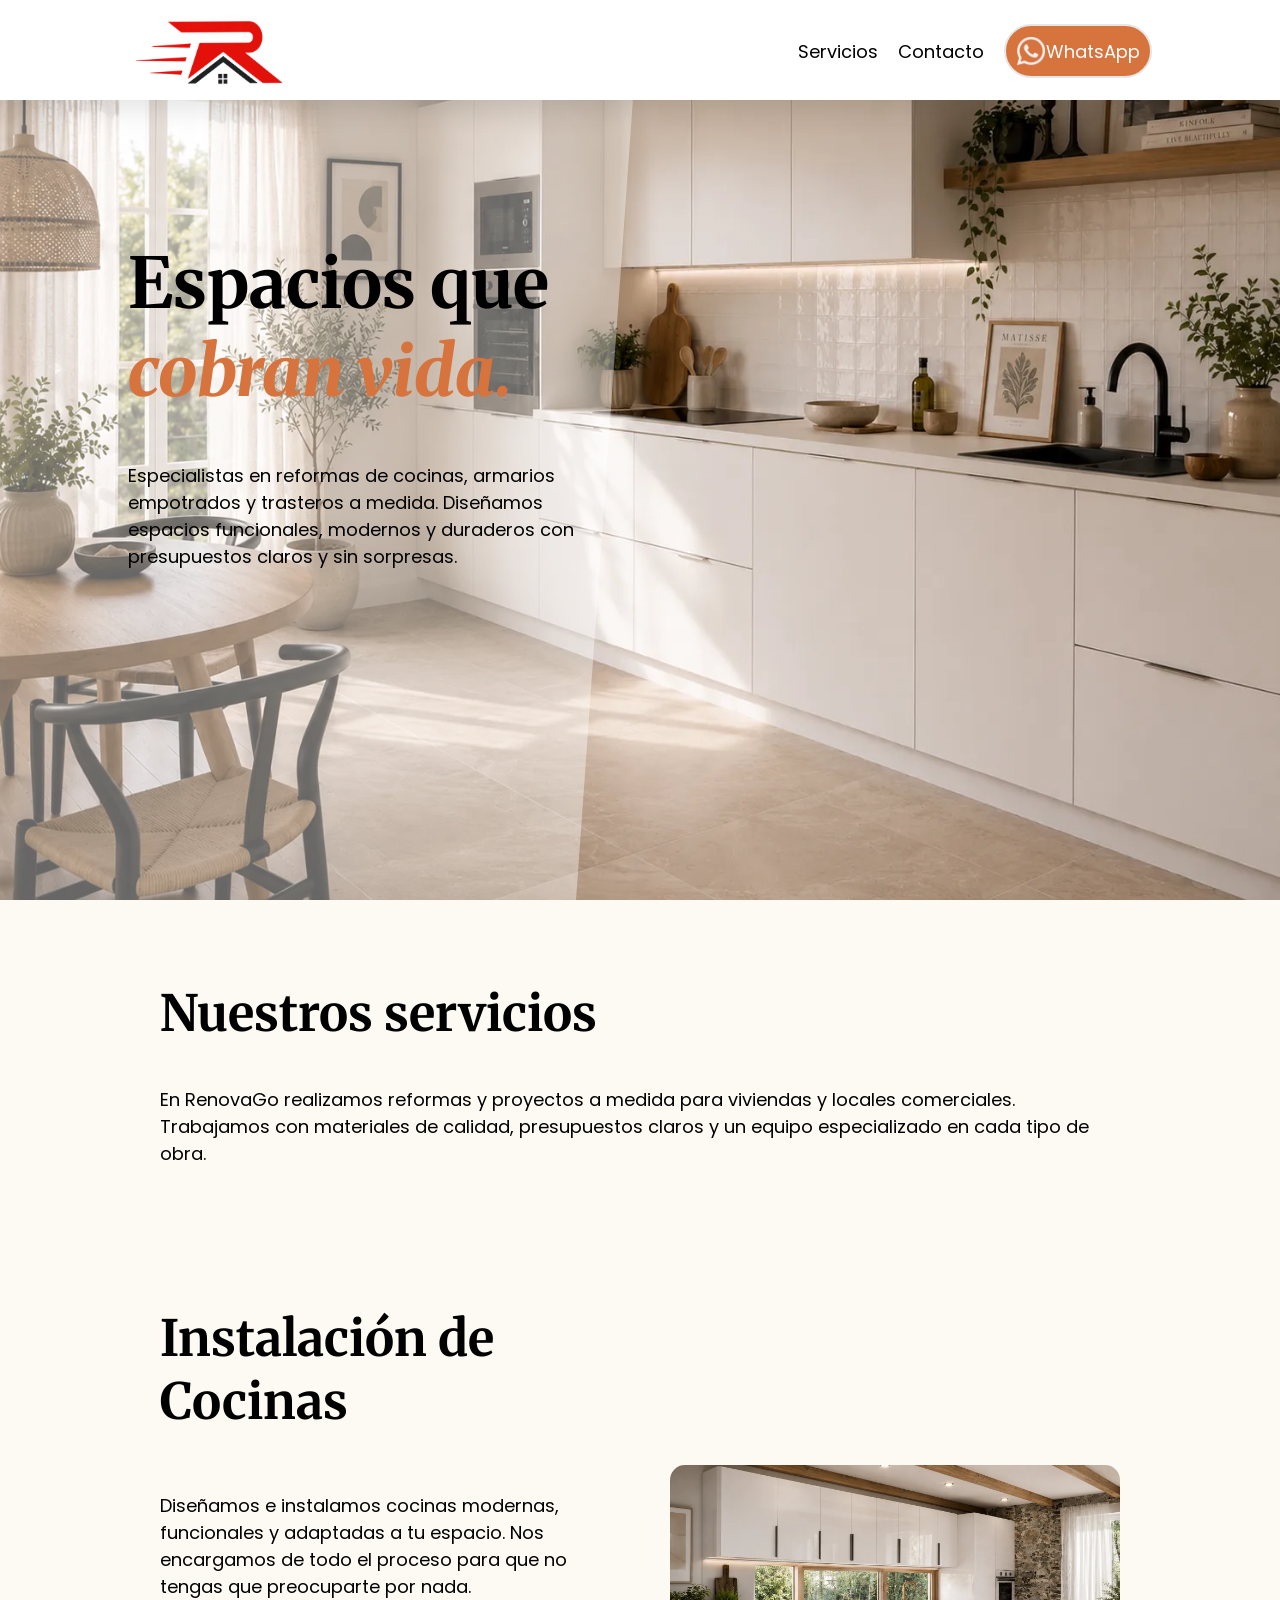
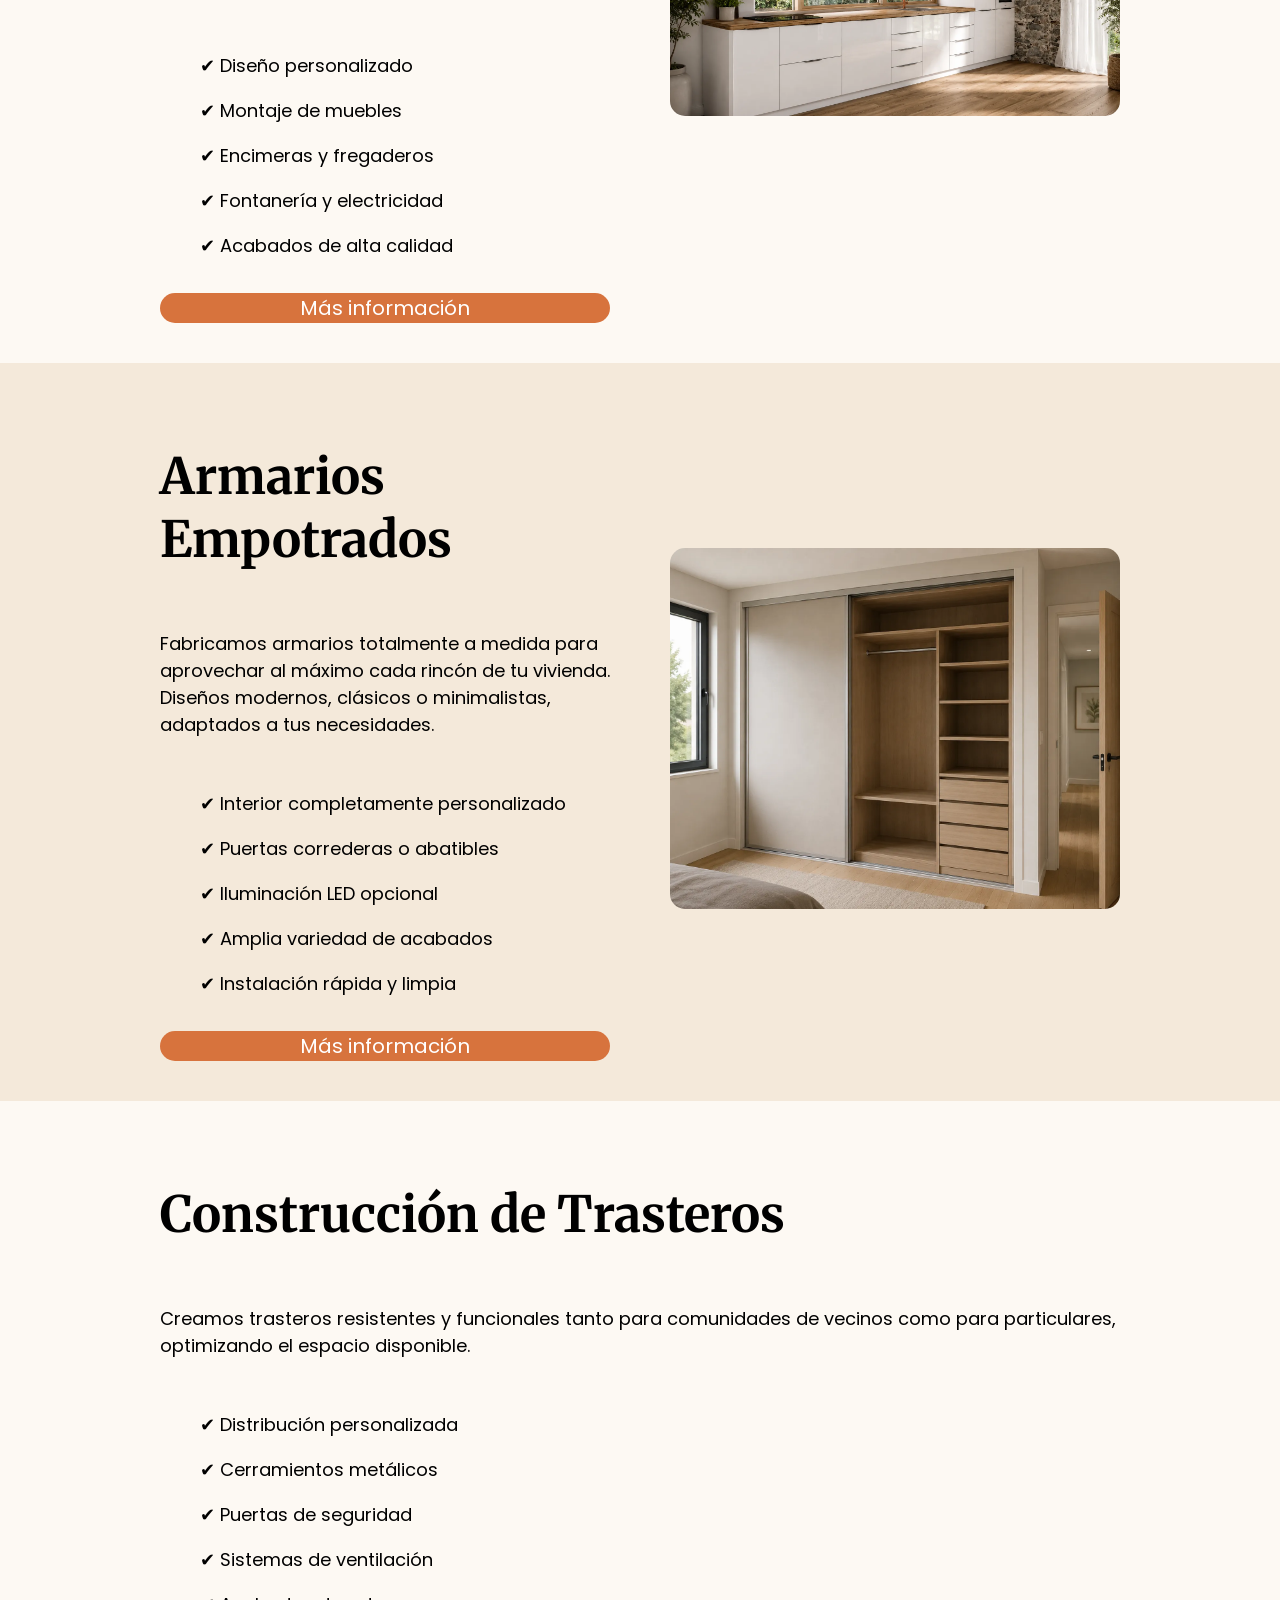
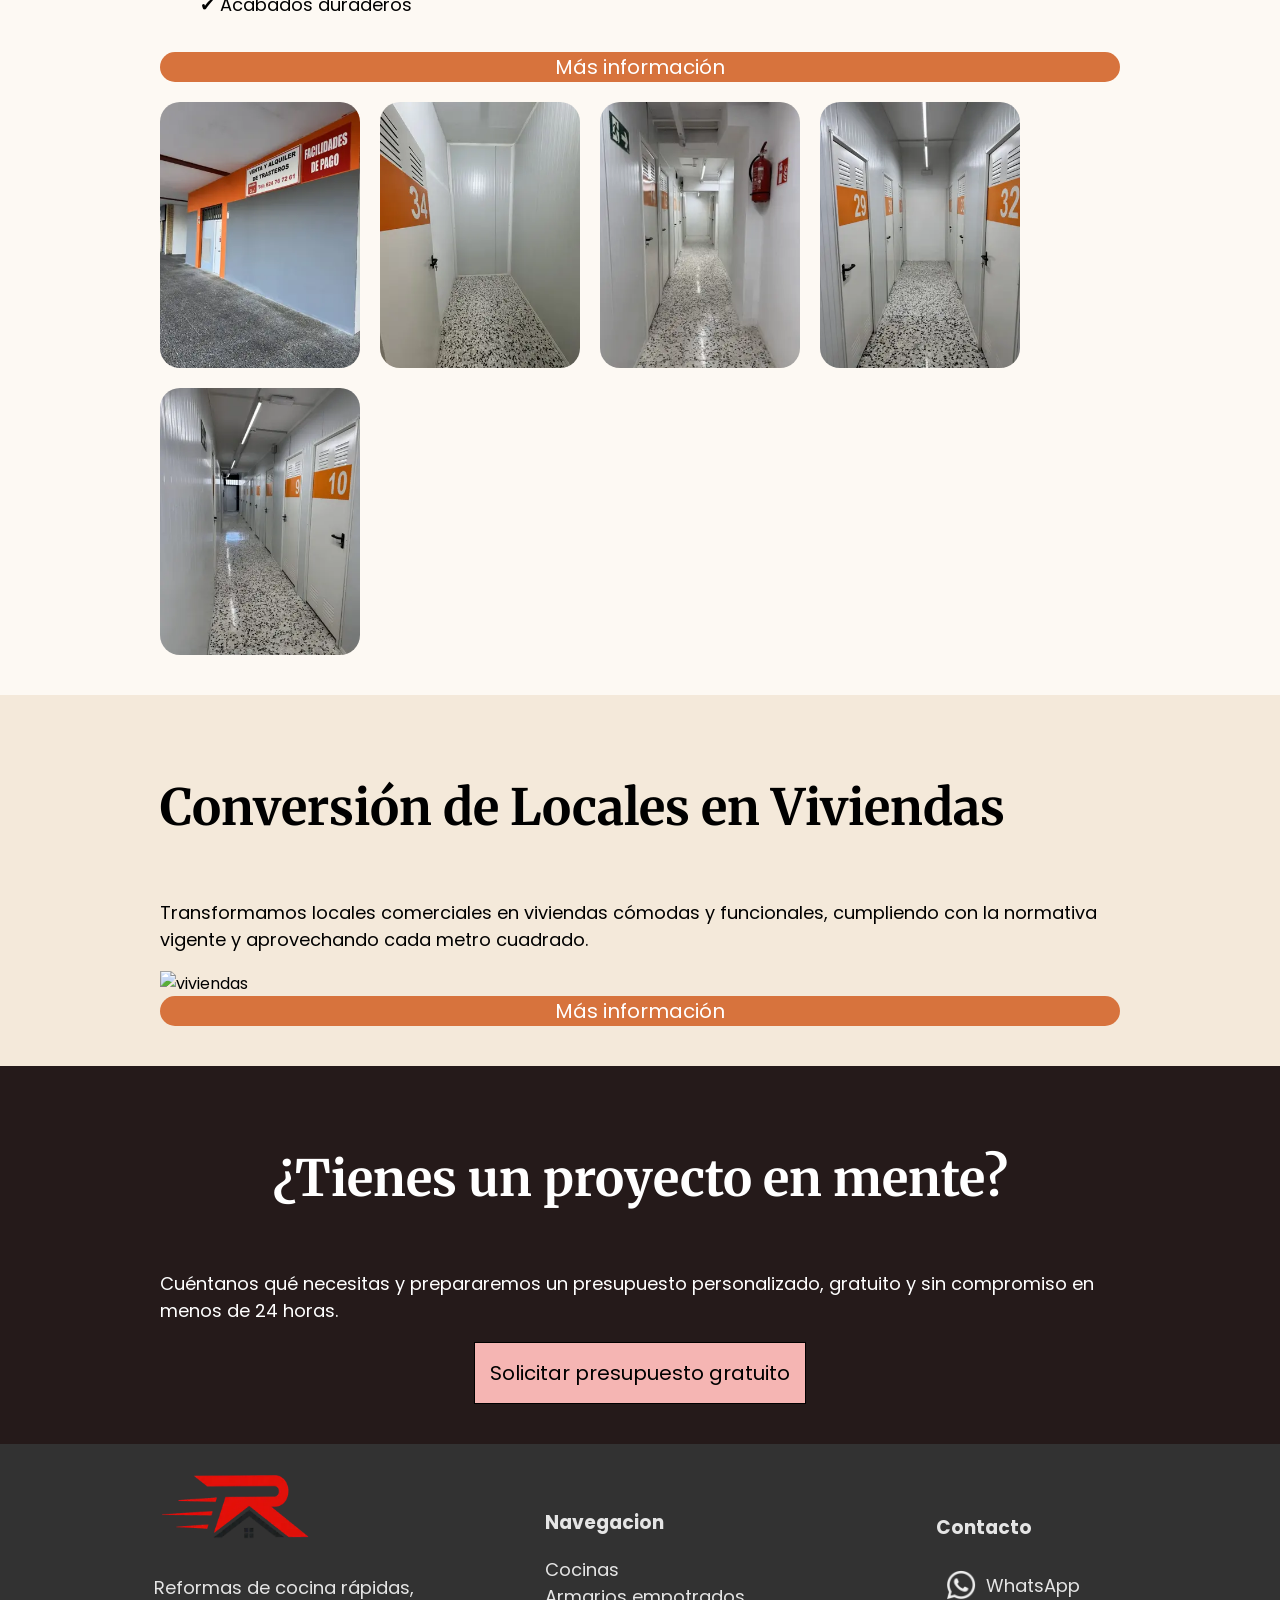
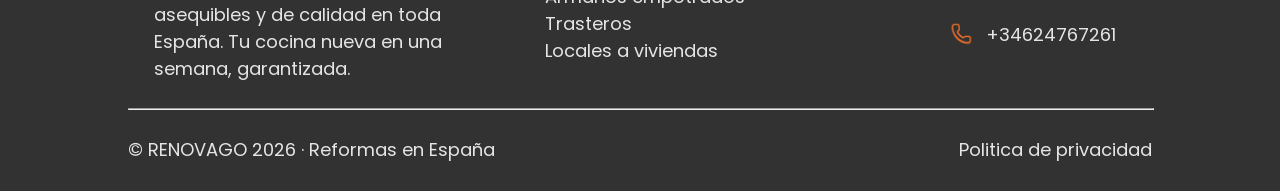
==== commit 339b572b: "cambio de tamaño y quitar fuentes" ====
--- a/index.html
+++ b/index.html
@@ -51,8 +51,7 @@
     <link rel="stylesheet" href="style.css">
   <link rel="preconnect" href="https://fonts.googleapis.com">
   <link rel="preconnect" href="https://fonts.gstatic.com" crossorigin>
-  <link href="https://fonts.googleapis.com/css2?family=Poppins:wght@300;400;500;600;700;800&display=swap" rel="stylesheet">
-  <link href="https://fonts.googleapis.com/css2?family=Indie+Flower&family=Merriweather:ital,opsz,wght@0,18..144,300..900;1,18..144,300..900&family=Raleway:ital,wght@0,100..900;1,100..900&display=swap" rel="stylesheet">
+  <link href="https://fonts.googleapis.com/css2?family=Merriweather:ital,wght@0,300;0,400;0,700;1,300;1,400;1,700&family=Poppins:wght@300;400;500;600;700;800&display=swap" rel="stylesheet">
 
   </head>
   <body>
@@ -140,7 +139,7 @@
           </div>
     
           <div class="imagen-lateral">
-            <img src="./fotos/cocinas/cocina3.webp" alt="imagen de cocina">
+            <img src="./fotos/cocinas/cocina3.webp" loading="lazy" alt="imagen de cocina">
           </div>
         </div>
       </section>
@@ -169,7 +168,7 @@
             <a class="informacion" href="armarios.html">Más información</a>
           </div>
           <div class="imagen-lateral">
-            <img src="./fotos/armarios/armario.webp" alt="Armario Empotrado">
+            <img src="./fotos/armarios/armario.webp" alt="Armario Empotrado" loading="lazy">
           </div>
 
     
@@ -201,12 +200,12 @@
     
           <div class="imagen-servicio fila ">
             <!-- Imagen trastero -->
-            <img src="./fotos/trasteros/inicial.webp" alt="Construcción de trasteros">
-
-             <img src="./fotos/trasteros/trastero.webp" alt="Construcción de trasteros">
-             <img src="./fotos/trasteros/trastero2.webp" alt="Construcción de trasteros">
-             <img src="./fotos/trasteros/trastero3.webp" alt="Construcción de trasteros">
-             <img src="./fotos/trasteros/trastero4.webp" alt="Construcción de trasteros">
+            <img src="./fotos/trasteros/inicial.webp" alt="Construcción de trasteros" loading="lazy">
+
+             <img src="./fotos/trasteros/trastero.webp" alt="Construcción de trasteros" loading="lazy">
+             <img src="./fotos/trasteros/trastero2.webp" alt="Construcción de trasteros" loading="lazy">
+             <img src="./fotos/trasteros/trastero3.webp" alt="Construcción de trasteros" loading="lazy">
+             <img src="./fotos/trasteros/trastero4.webp" alt="Construcción de trasteros" loading="lazy">
           </div>
     
         </div>
@@ -226,7 +225,7 @@
             </p>
     
           
-            <img id="viviendas" src="./fotos/viviendas/viviendas.webp" alt="viviendas">
+            <img id="viviendas" src="./fotos/viviendas/viviendas.webp" alt="viviendas" loading="lazy">
     
             <a class="informacion" href="locales.html">Más información</a>
           </div>
@@ -258,7 +257,7 @@
         <div class="footer-info">
           <div class="footer-section ">
             <a href="index.html">
-              <img class="img-logo" src="./fotos/marca/logo.webp" alt="Logo de RenovaGo">
+              <img class="img-logo" src="./fotos/marca/logo.webp" alt="Logo de RenovaGo" loading="lazy">
             </a>
             <p>Reformas de cocina rápidas, asequibles y de calidad en toda España. Tu cocina nueva en una semana, garantizada.</p>
           </div>
@@ -272,10 +271,10 @@
           <div>
             <h3>Contacto</h3>
             <a class="footer-contacto " href="https://wa.me/34624767261" target="_blank">
-              <img class ="icono" src="./fotos/iconos/whatsap-blanco.webp" alt="Whatsapp"><p>WhatsApp</p> 
+              <img class ="icono" src="./fotos/iconos/whatsap-blanco.webp" alt="Whatsapp" loading="lazy"><p>WhatsApp</p> 
             </a>
             <a class="footer-contacto " href="tel:+34624767261">
-              <img class="icono" src="./fotos/iconos/icono-telefono.webp" alt="Ubicacion"><p>+34624767261</p>
+              <img class="icono" src="./fotos/iconos/icono-telefono.webp" alt="Ubicacion" loading="lazy"><p>+34624767261</p>
             </a>
           </div>
         </div>
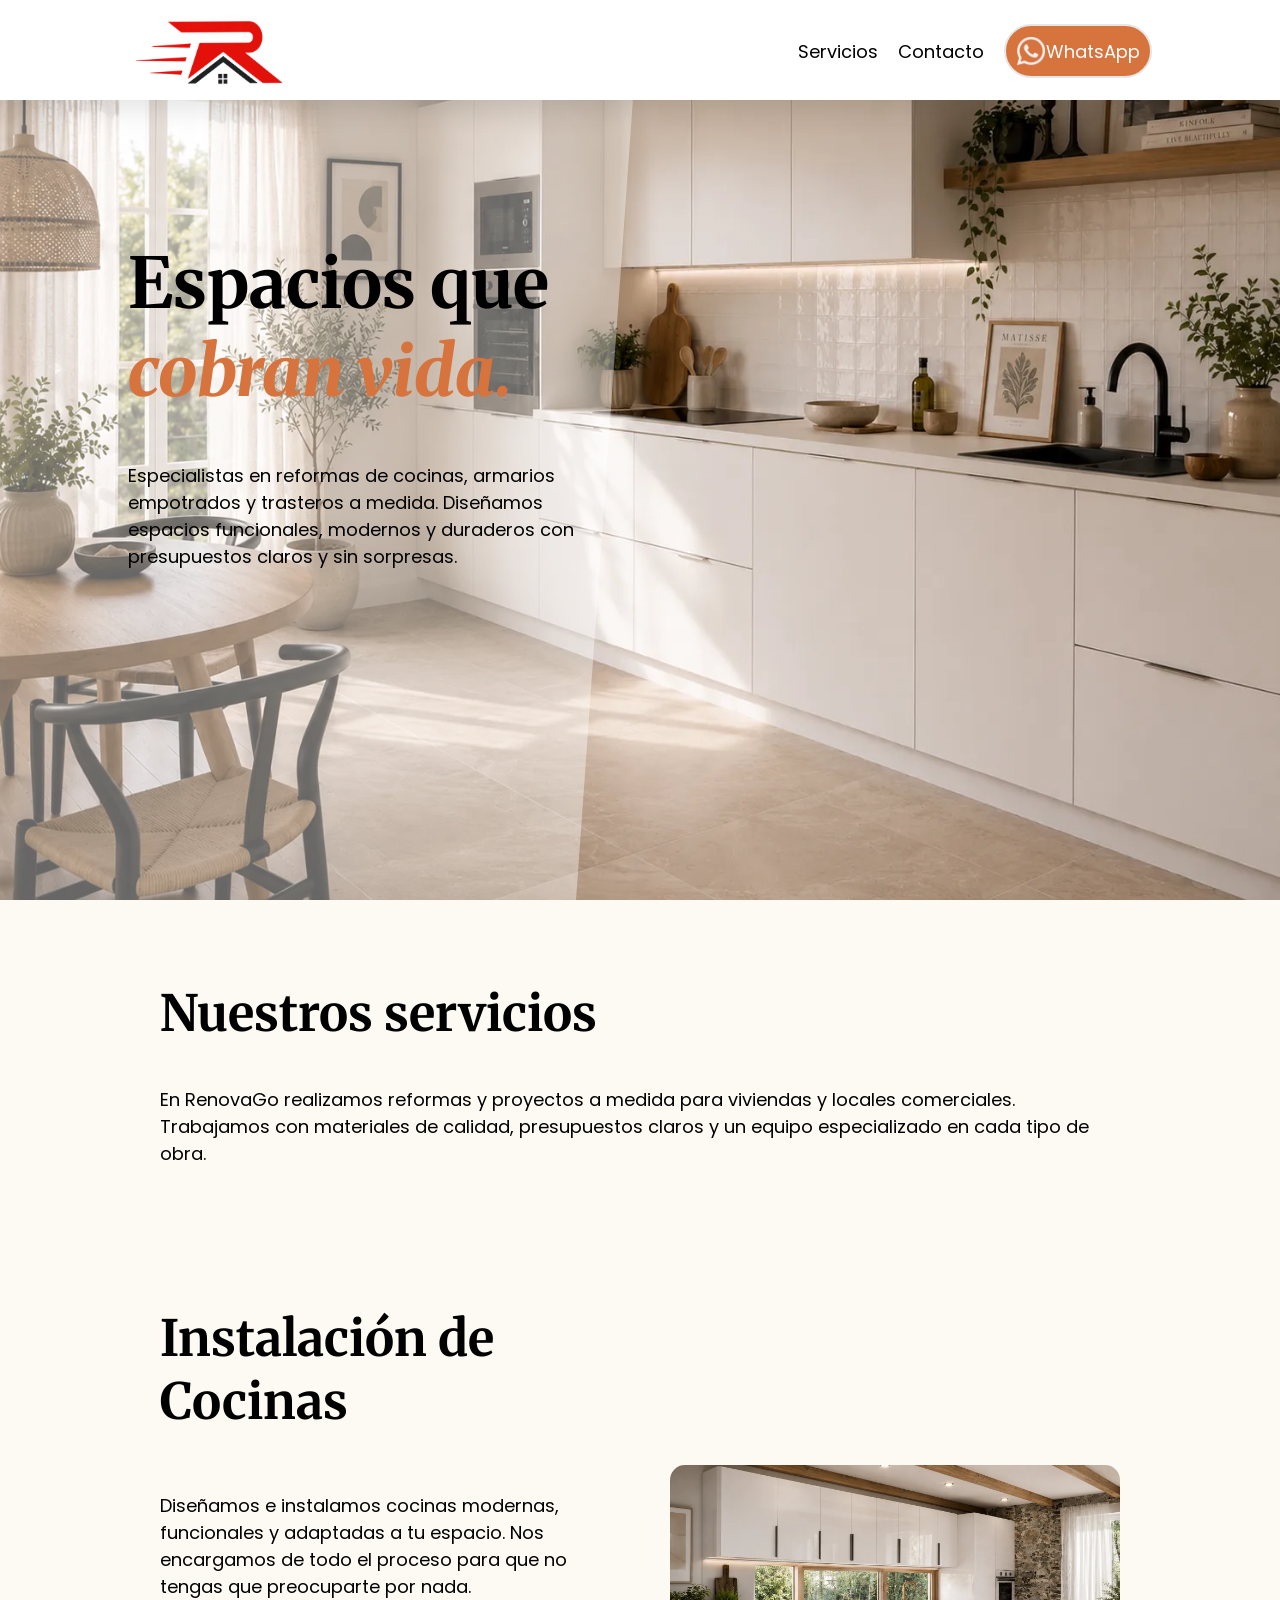
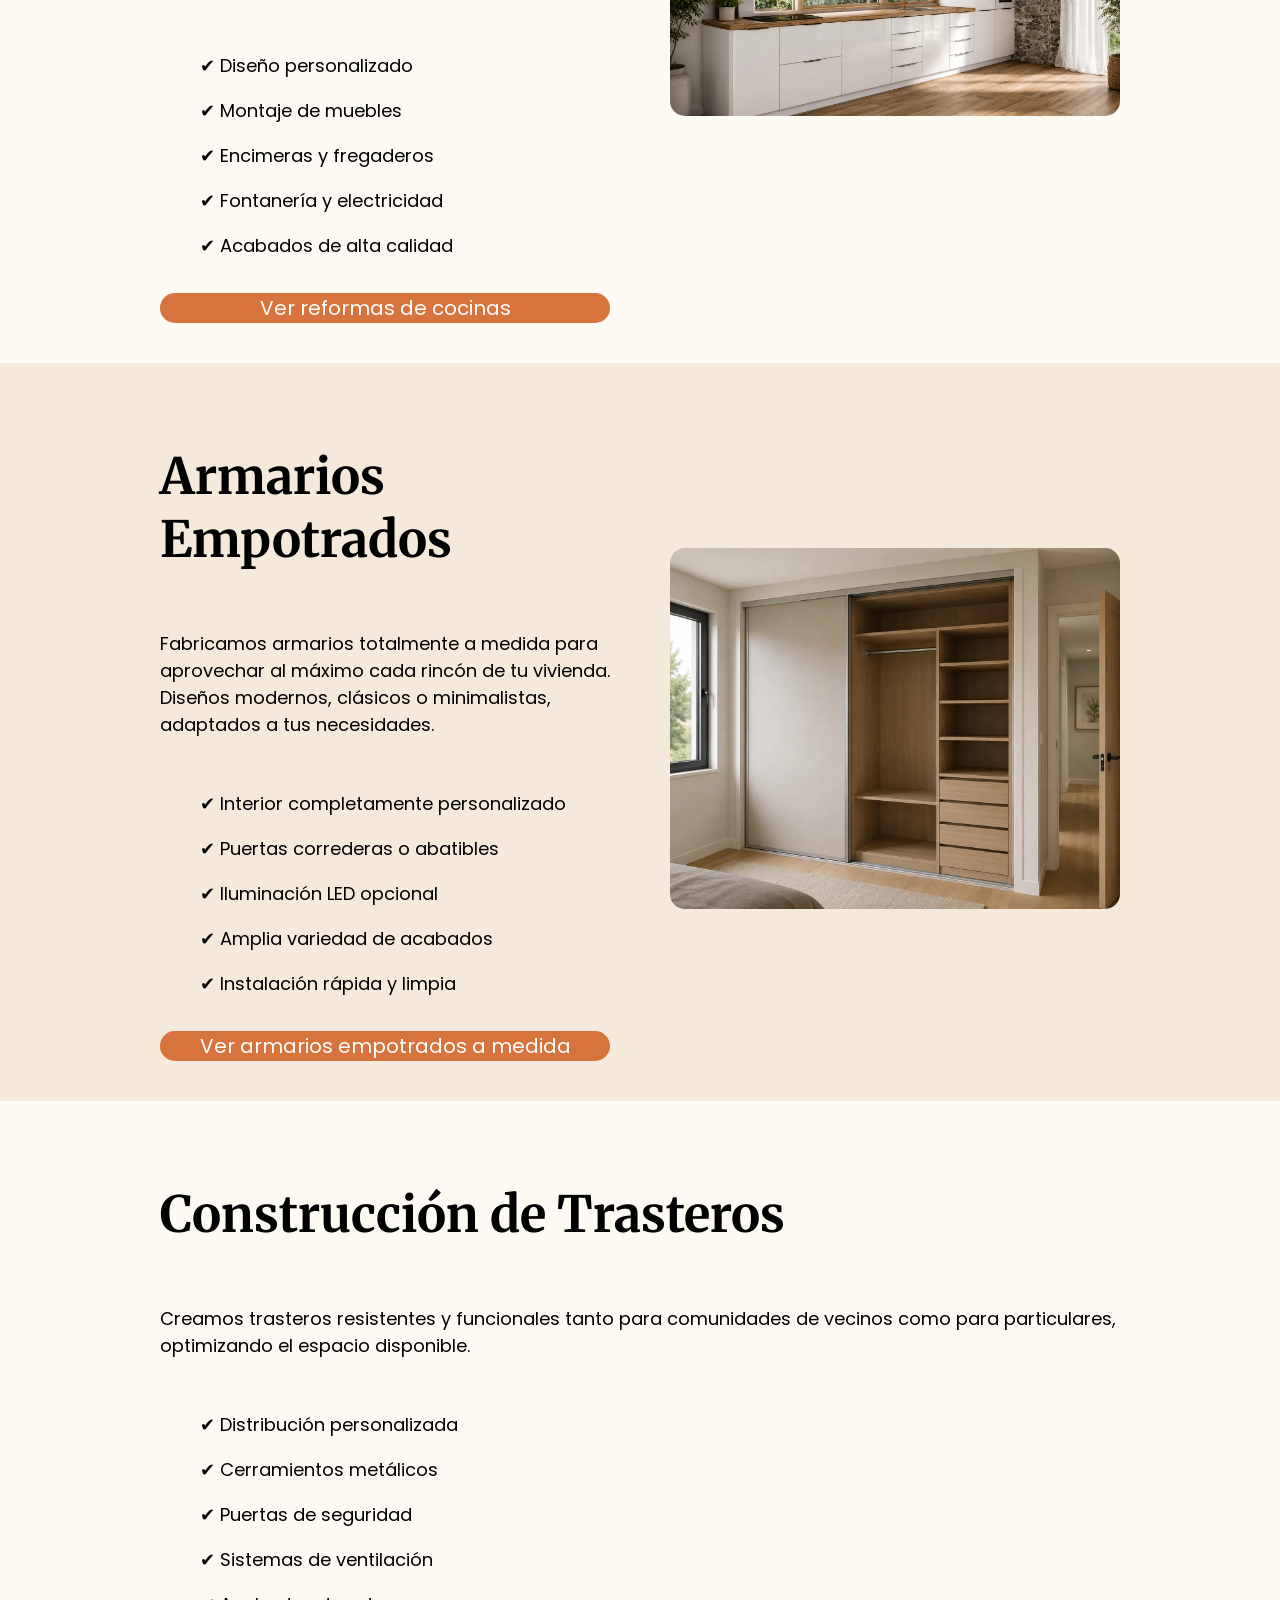
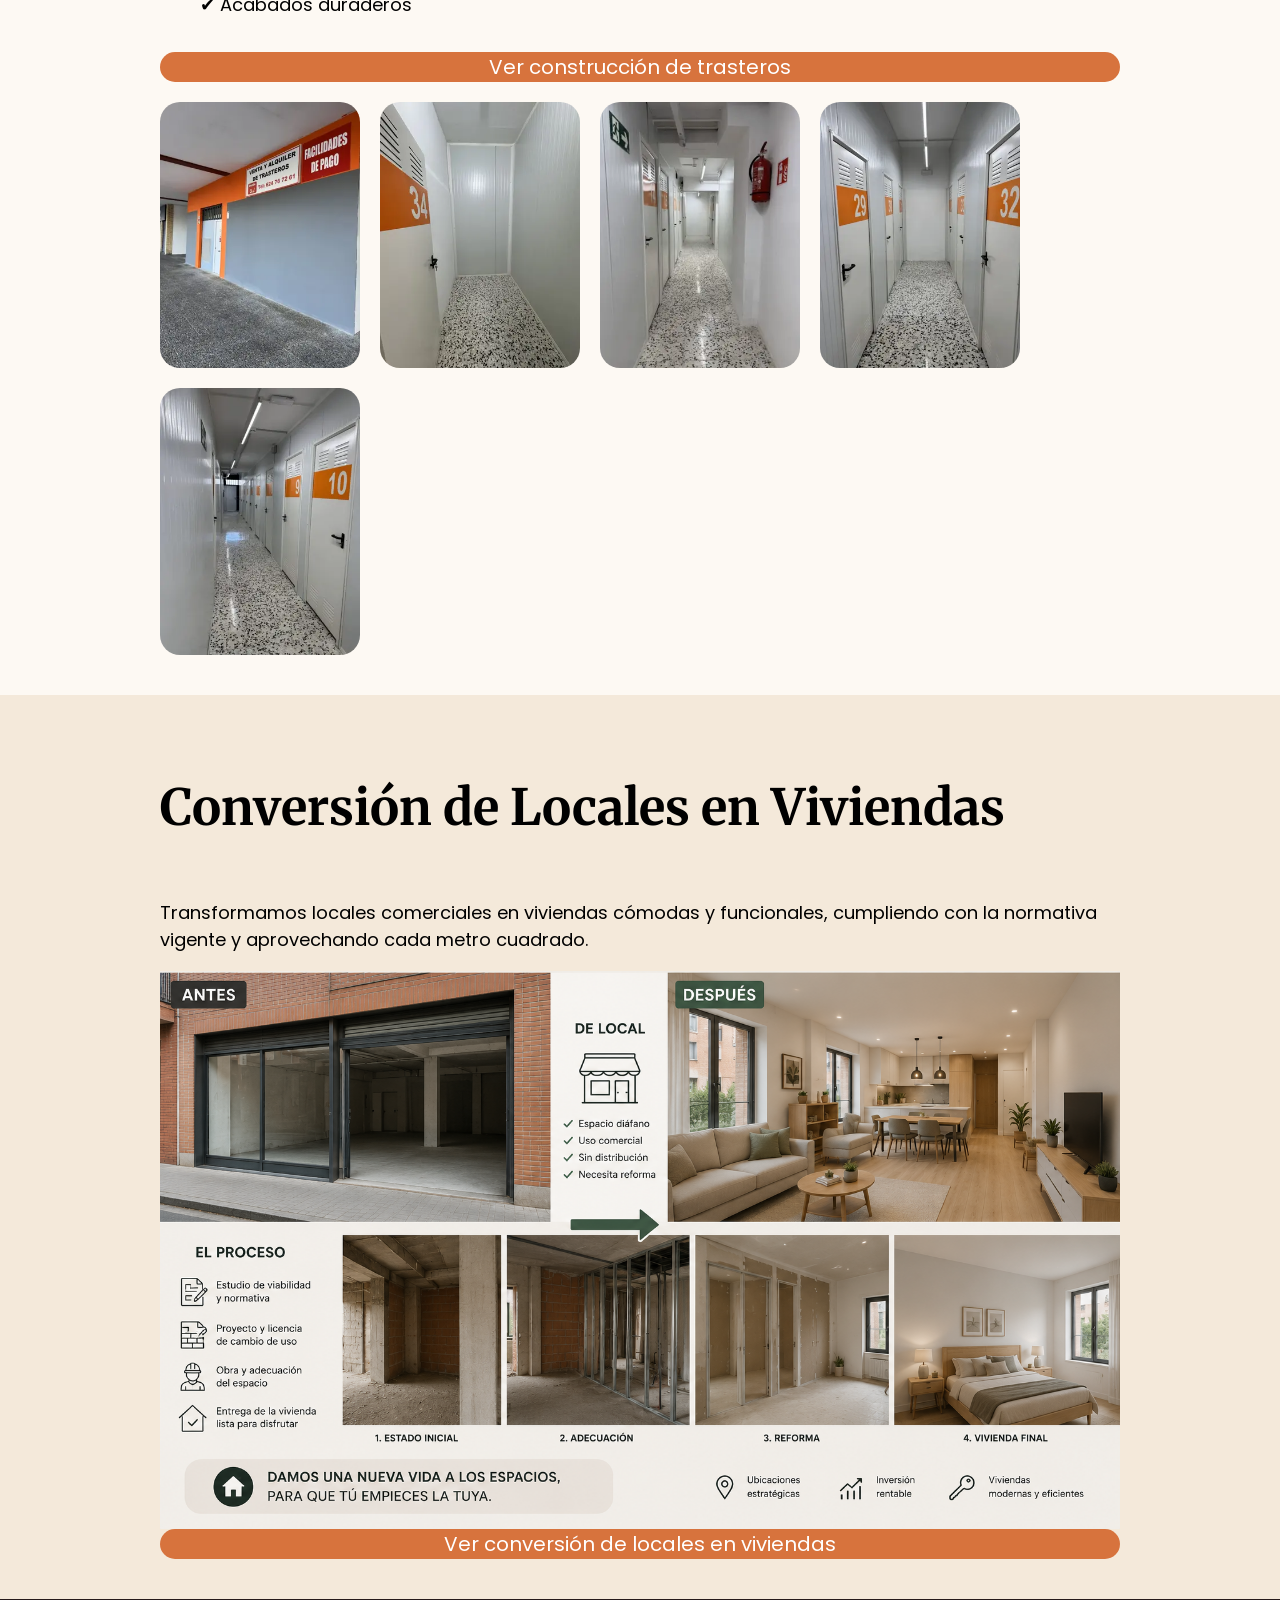
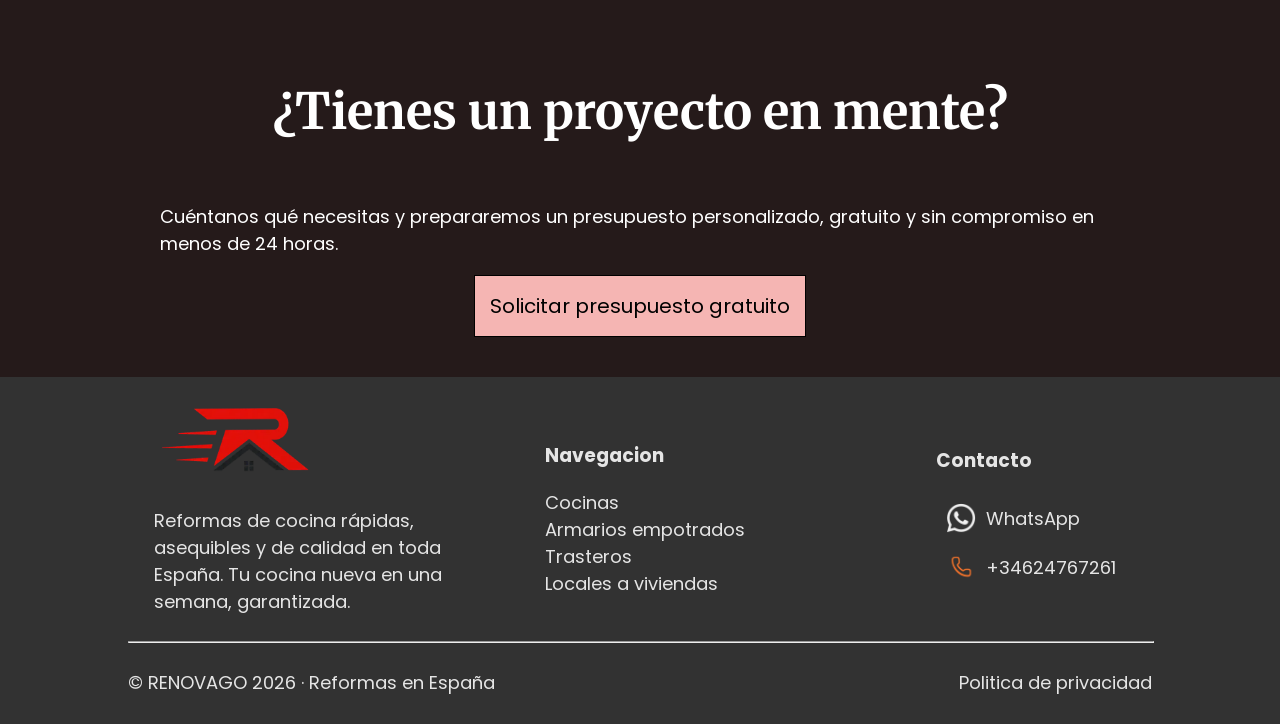
==== commit d9c69f75: "pequeños cambios" ====
--- a/index.html
+++ b/index.html
@@ -135,7 +135,7 @@
               <li><p>✔ Acabados de alta calidad</p></li>
             </ul>
     
-            <a class="informacion" href="cocinas.html">Más información</a>
+            <a class="informacion" href="cocinas.html">Ver reformas de cocinas</a>
           </div>
     
           <div class="imagen-lateral">
@@ -165,7 +165,7 @@
               <li><p>✔ Instalación rápida y limpia</p></li>
             </ul>
     
-            <a class="informacion" href="armarios.html">Más información</a>
+            <a class="informacion" href="armarios.html">Ver armarios empotrados a medida</a>
           </div>
           <div class="imagen-lateral">
             <img src="./fotos/armarios/armario.webp" alt="Armario Empotrado" loading="lazy">
@@ -195,7 +195,7 @@
               <li><p>✔ Acabados duraderos</p></li>
             </ul>
     
-            <a class="informacion" href="trasteros.html">Más información</a>
+            <a class="informacion" href="trasteros.html">Ver construcción de trasteros</a>
           </div>
     
           <div class="imagen-servicio fila ">
@@ -225,9 +225,9 @@
             </p>
     
           
-            <img id="viviendas" src="./fotos/viviendas/viviendas.webp" alt="viviendas" loading="lazy">
-    
-            <a class="informacion" href="locales.html">Más información</a>
+            <img id="viviendas" src="./fotos/viviendas/viviendas.png" alt="viviendas" loading="lazy">
+    
+            <a class="informacion" href="locales.html">Ver conversión de locales en viviendas</a>
           </div>
     
         </div>
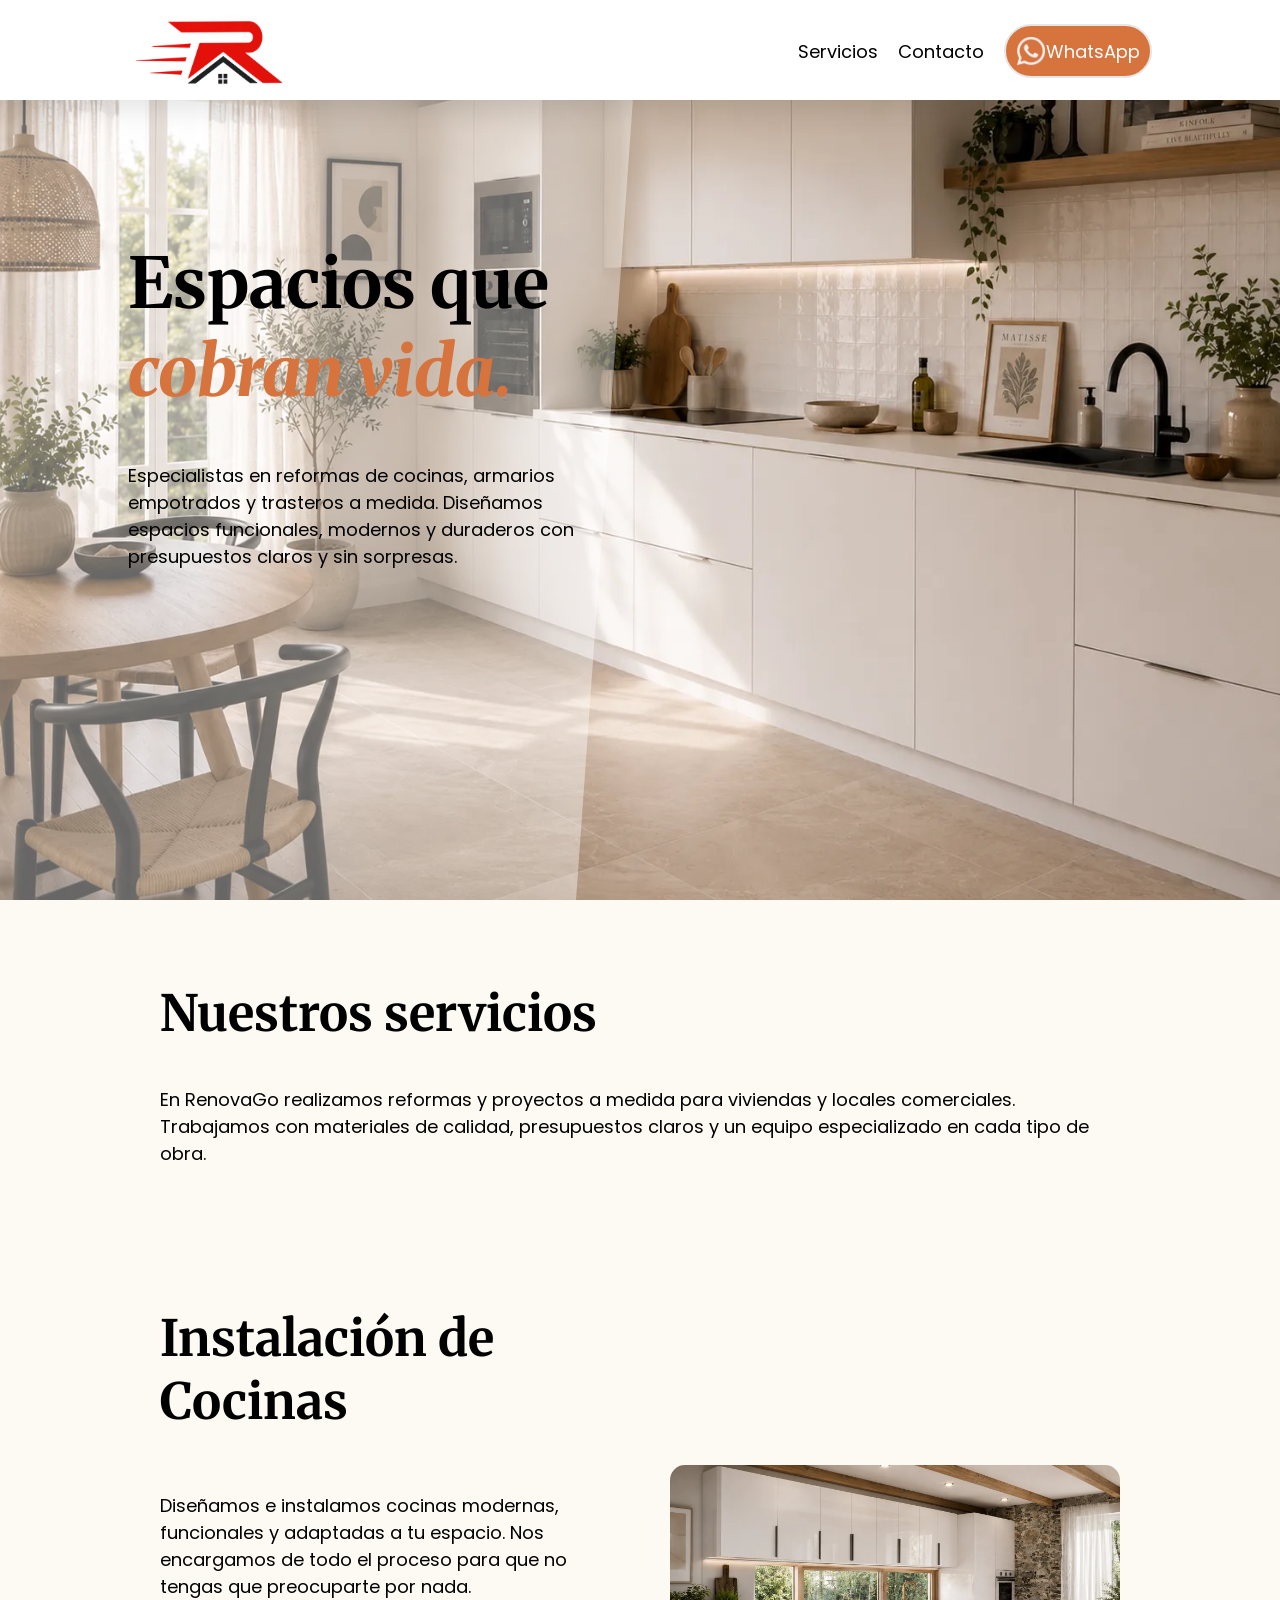
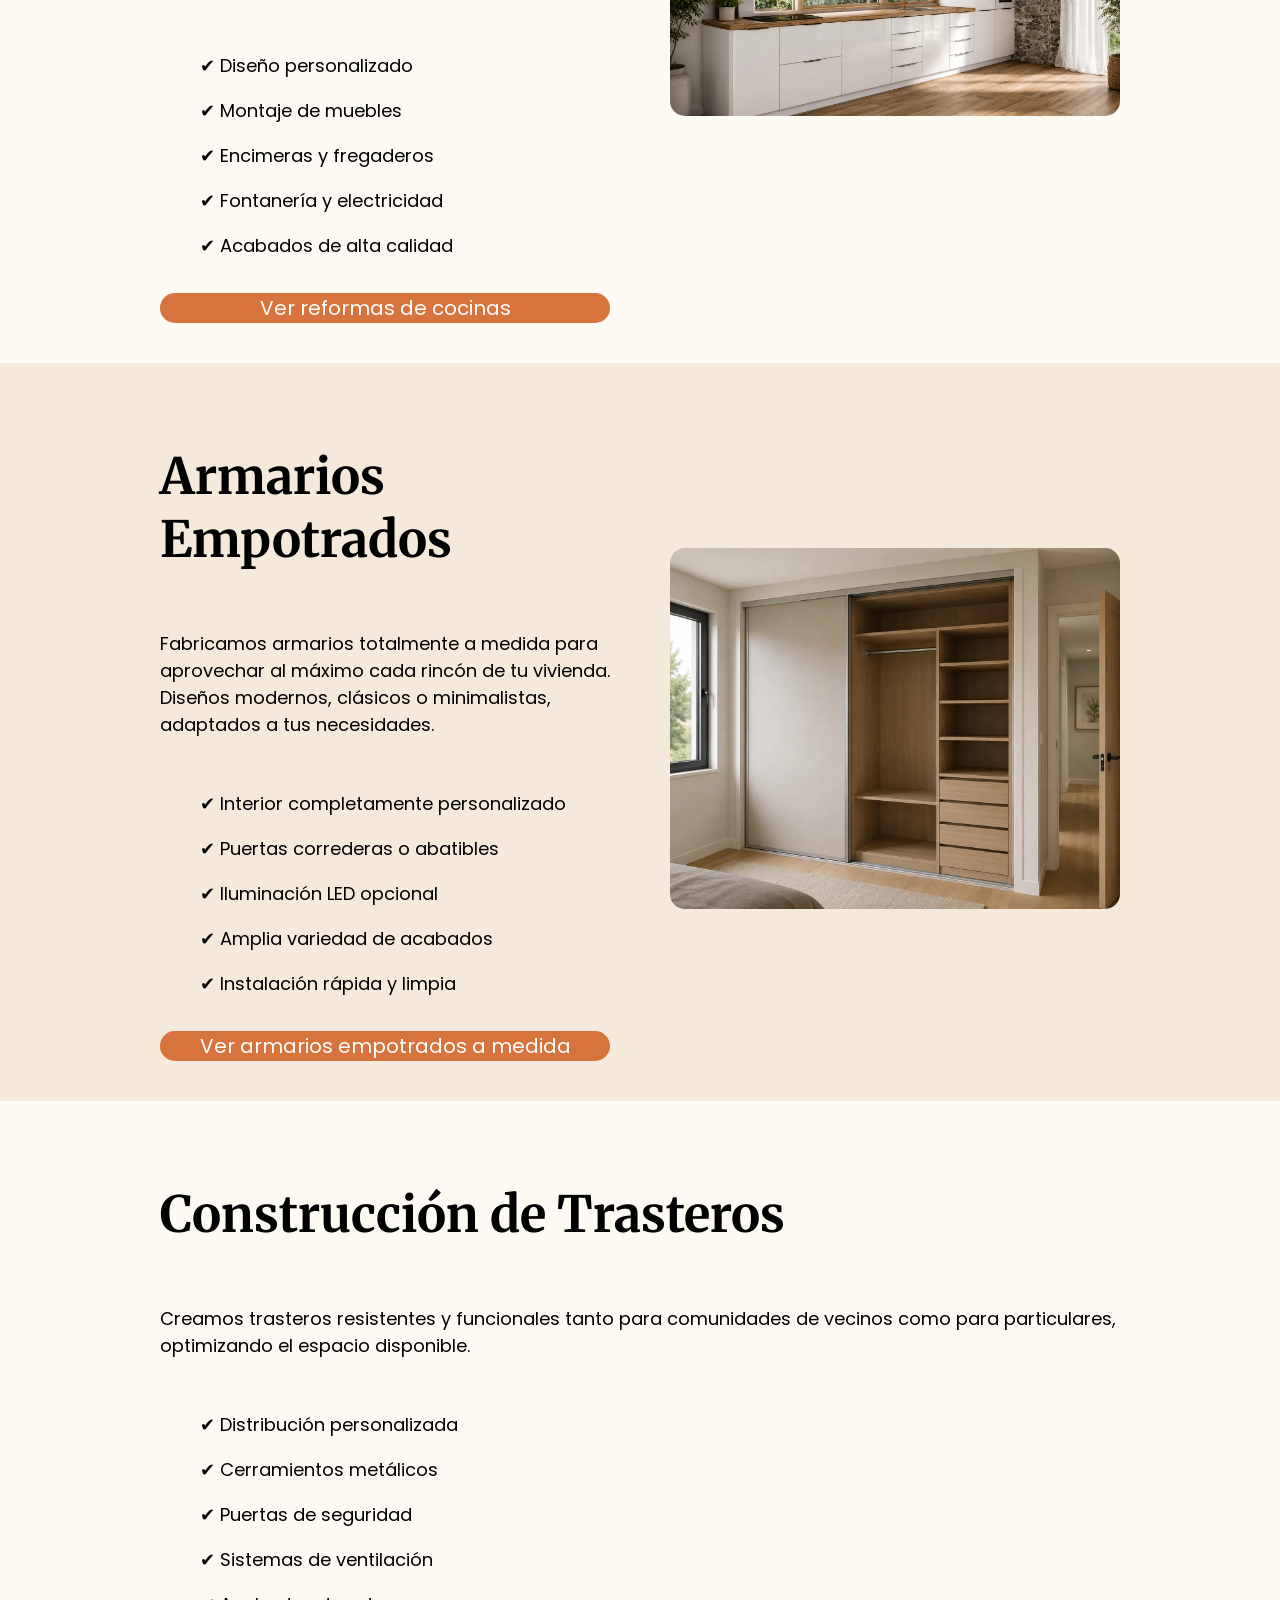
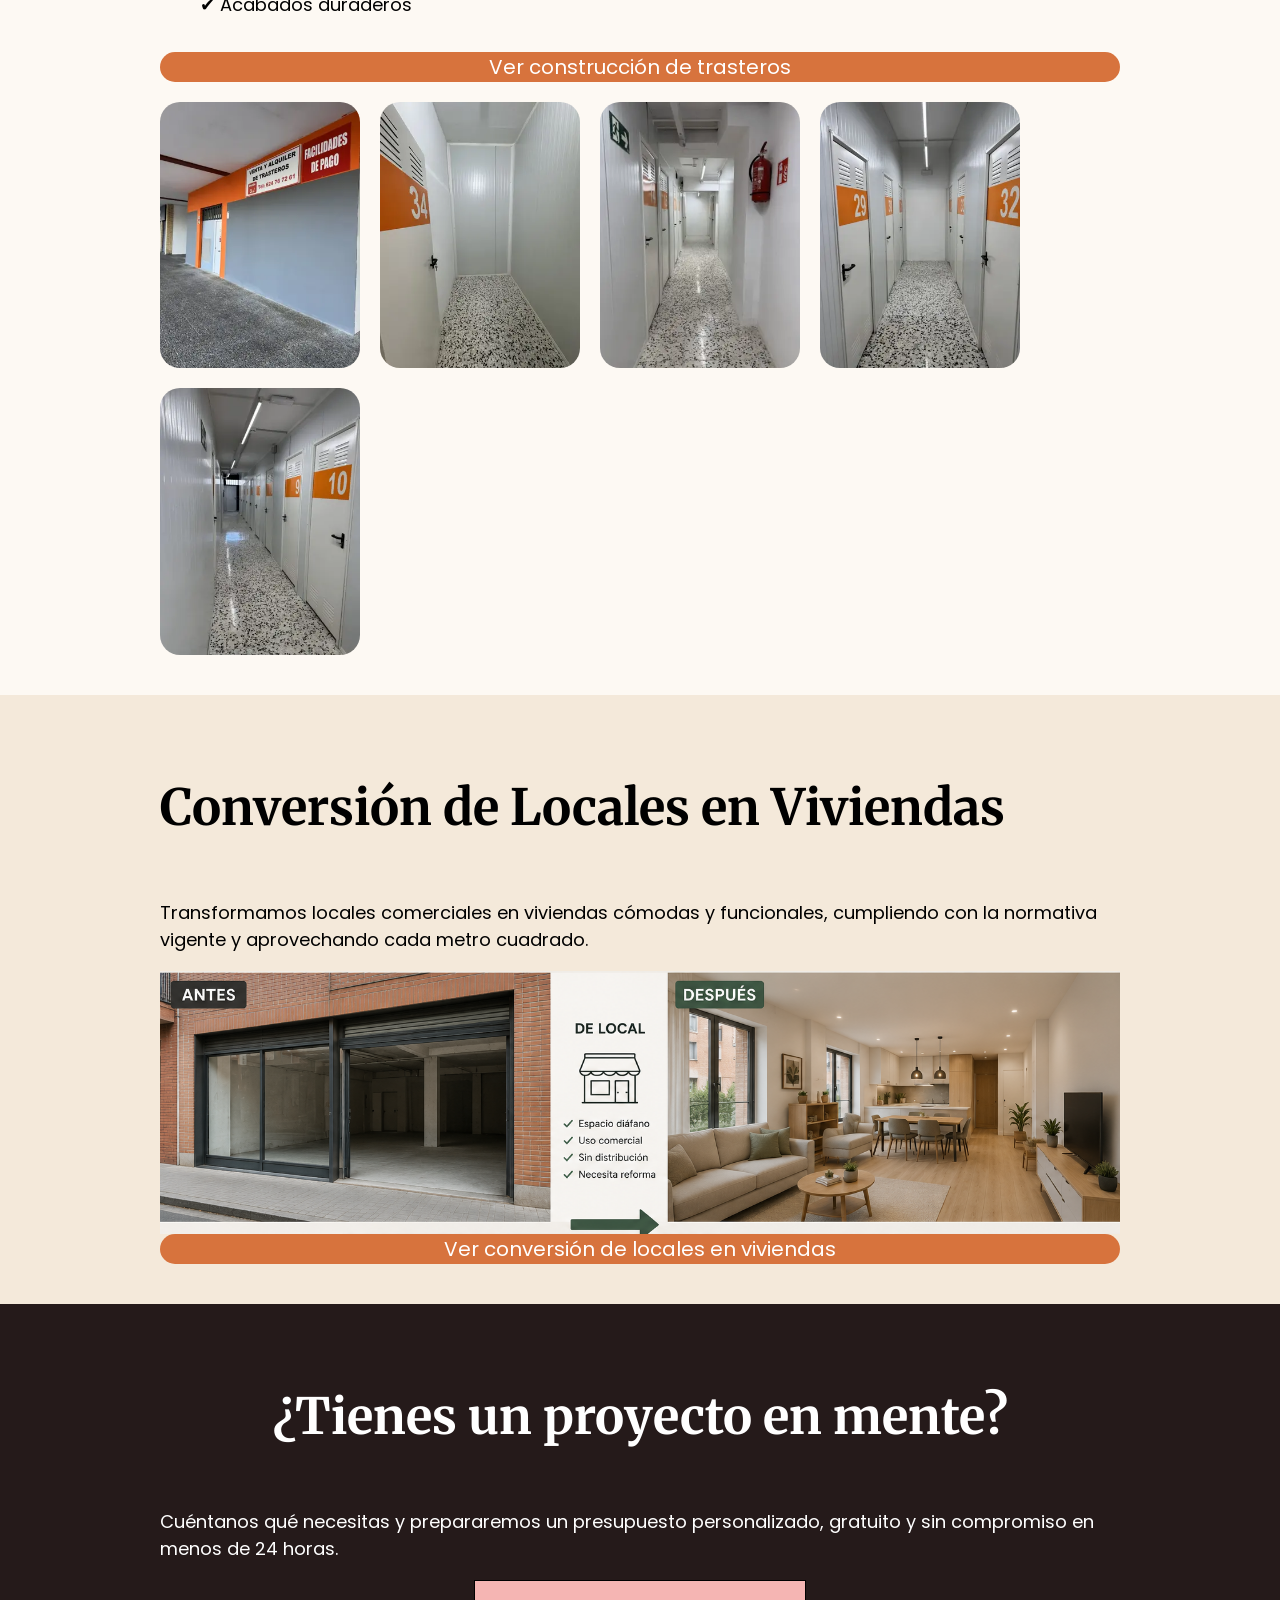
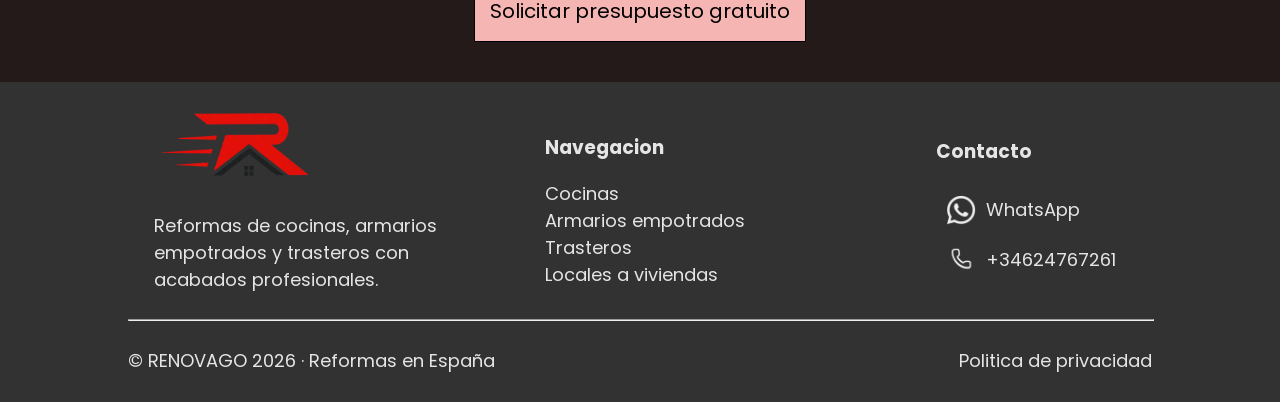
==== commit ecbc292f: "detalles y formularios configurados" ====
--- a/index.html
+++ b/index.html
@@ -259,7 +259,7 @@
             <a href="index.html">
               <img class="img-logo" src="./fotos/marca/logo.webp" alt="Logo de RenovaGo" loading="lazy">
             </a>
-            <p>Reformas de cocina rápidas, asequibles y de calidad en toda España. Tu cocina nueva en una semana, garantizada.</p>
+            <p>Reformas de cocinas, armarios empotrados y trasteros con acabados profesionales.</p>
           </div>
           <div class="footer-section columna">
             <h3>Navegacion</h3>
@@ -274,7 +274,7 @@
               <img class ="icono" src="./fotos/iconos/whatsap-blanco.webp" alt="Whatsapp" loading="lazy"><p>WhatsApp</p> 
             </a>
             <a class="footer-contacto " href="tel:+34624767261">
-              <img class="icono" src="./fotos/iconos/icono-telefono.webp" alt="Ubicacion" loading="lazy"><p>+34624767261</p>
+              <img class="icono" src="./fotos/iconos/icono-telefono-blanco.webp" alt="Ubicacion" loading="lazy"><p>+34624767261</p>
             </a>
           </div>
         </div>
--- a/style.css
+++ b/style.css
@@ -298,6 +298,22 @@
     color: white;
     cursor:pointer;
     transition: background-color 0.2 ease;
+}
+form select{
+    border-radius: 10px;
+    padding: 10px;
+    font-size: 15px;
+    border:1px solid rgb(255, 230, 203) ;
+    background-color: #fffceb;
+    outline: none;
+}
+form option{
+    border-radius: 10px;
+    padding: 10px;
+    font-size: 15px;
+    border:1px solid rgb(255, 230, 203) ;
+    background-color: #fffceb;
+    outline: none;
 }
 form button:hover{
     background-color: rgb(185, 106, 27) ;
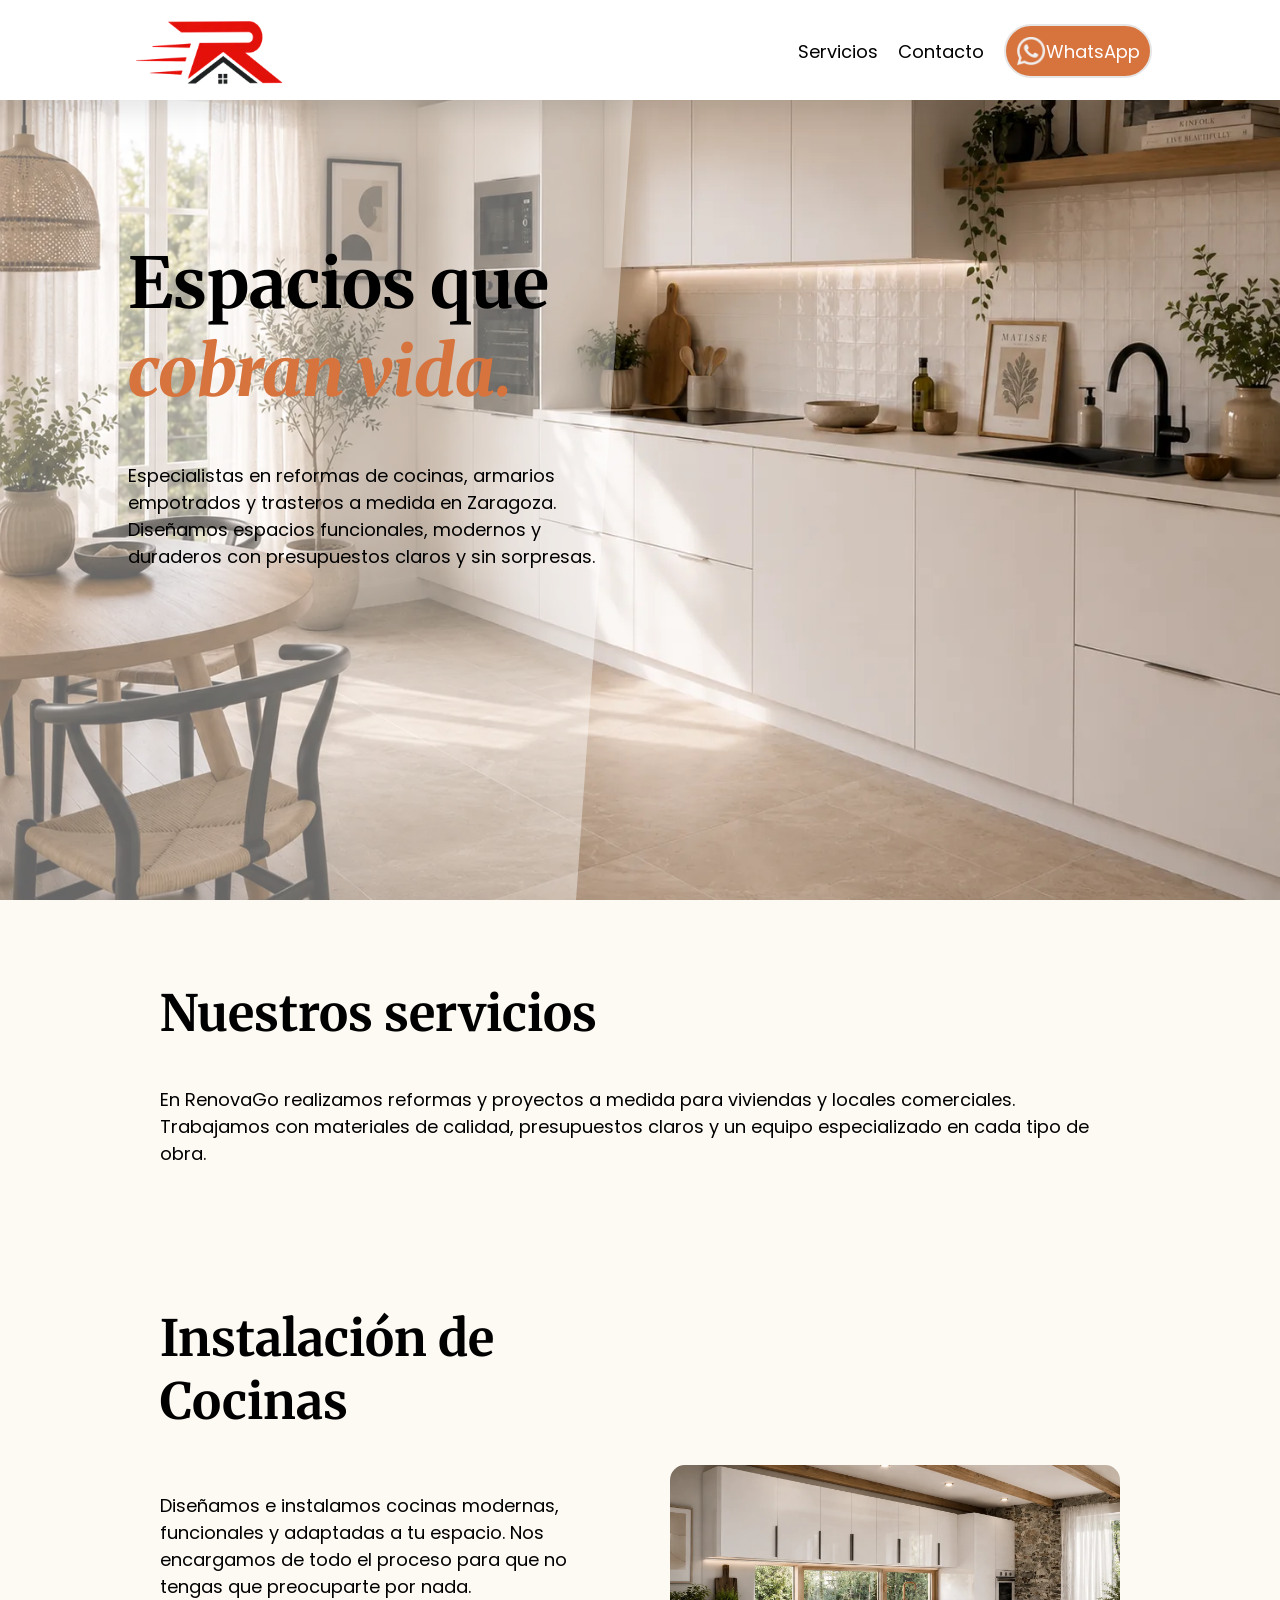
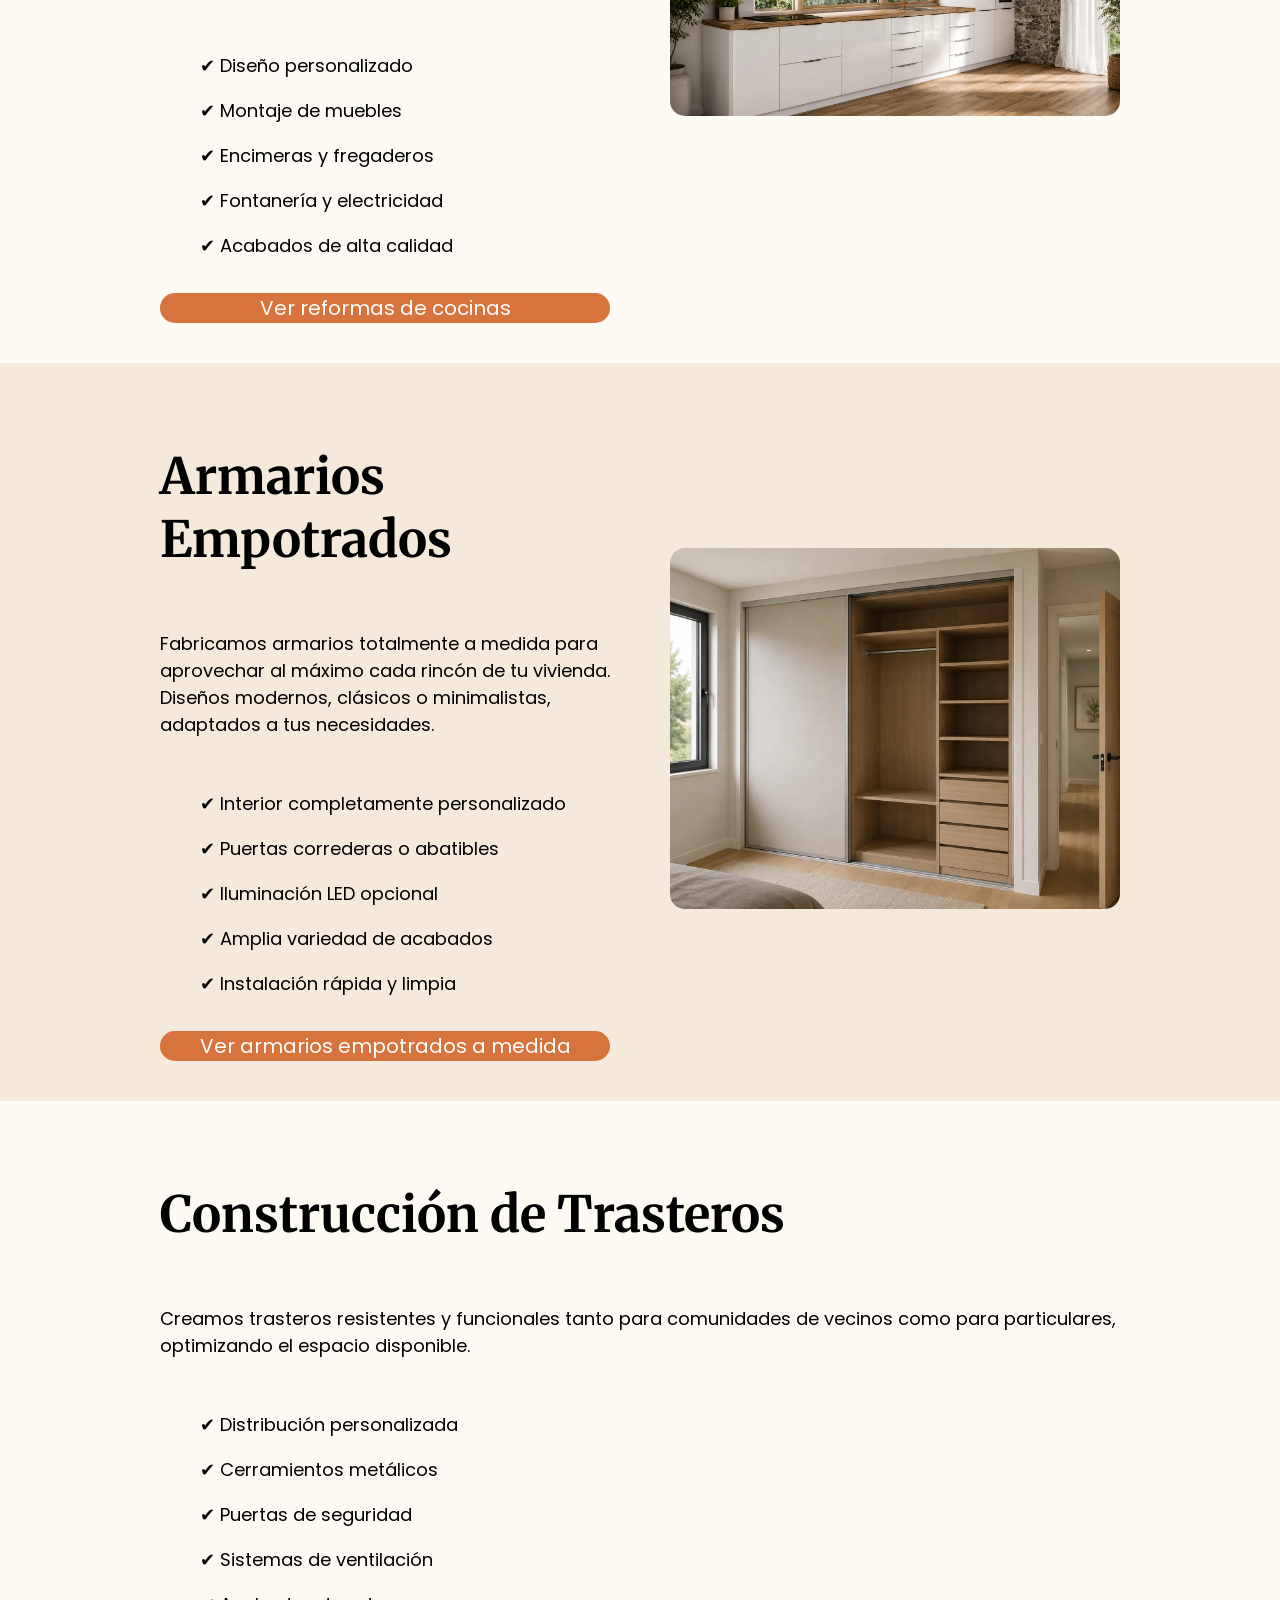
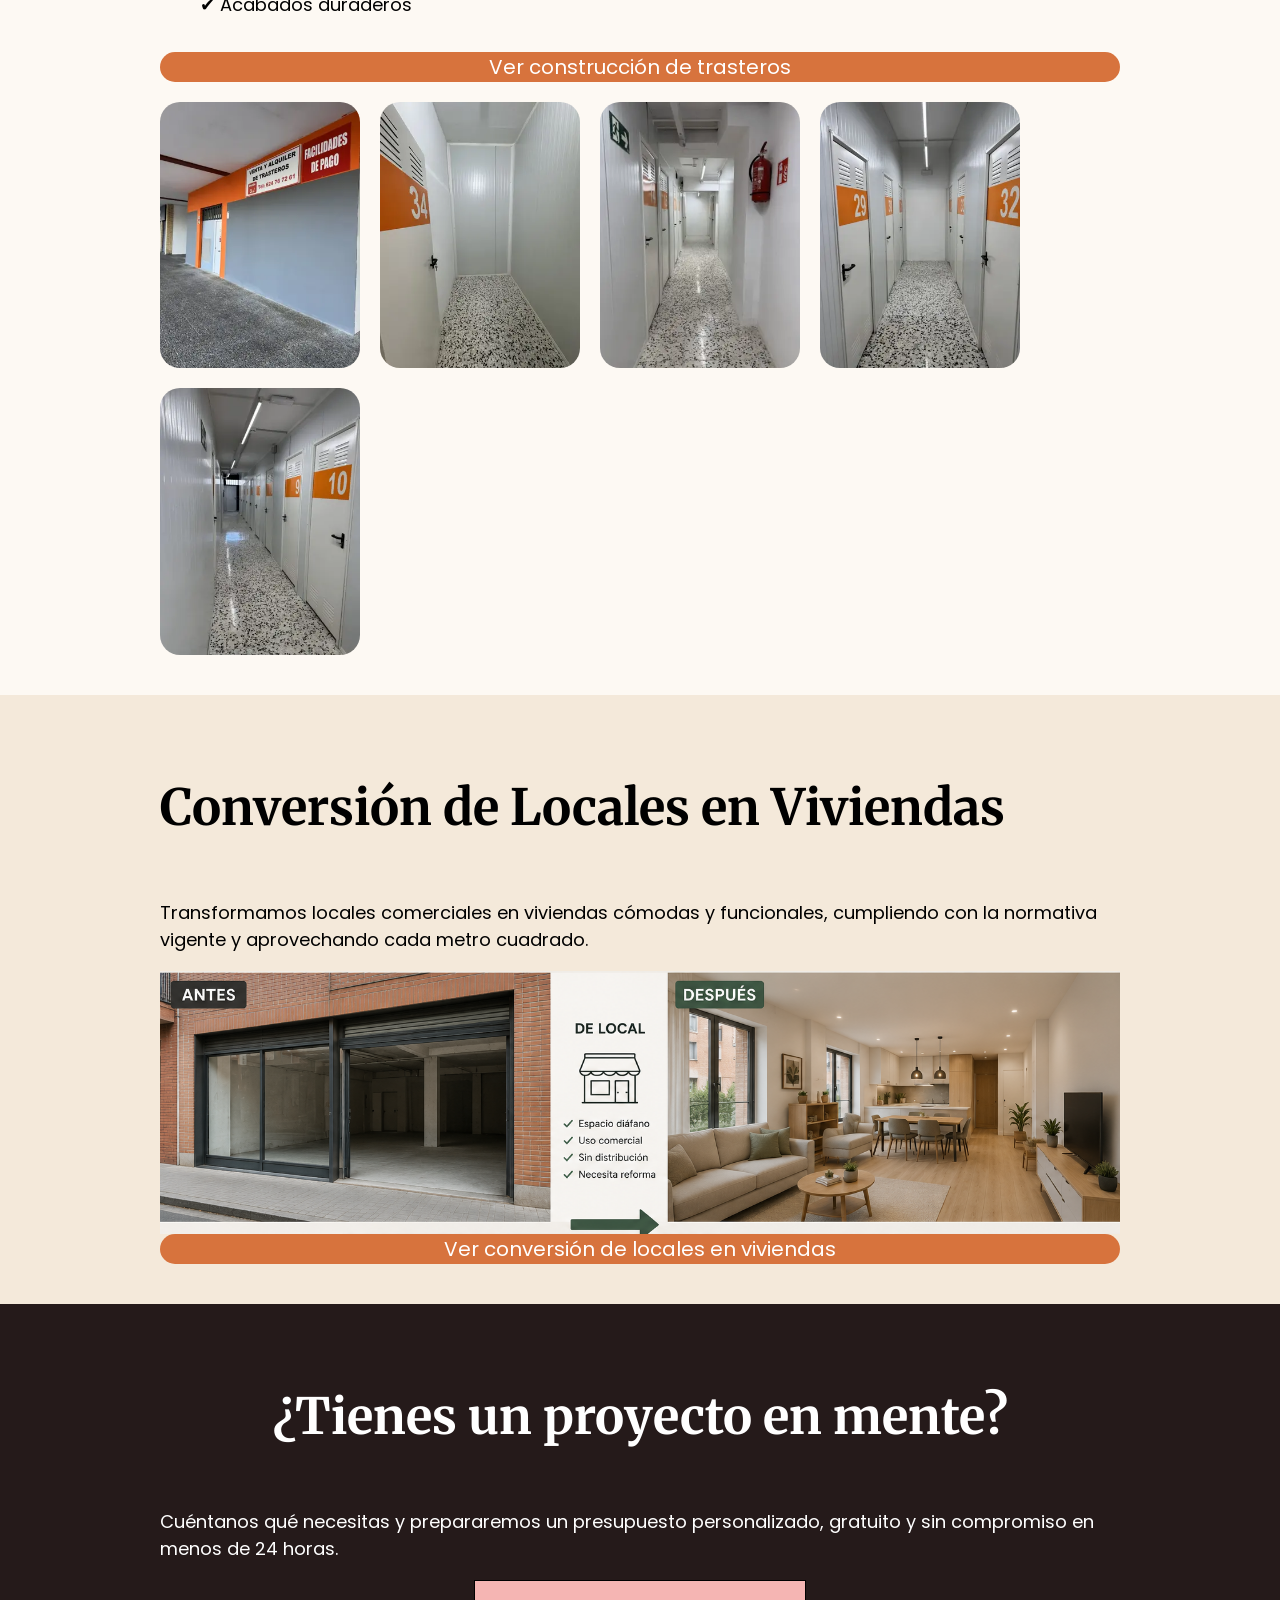
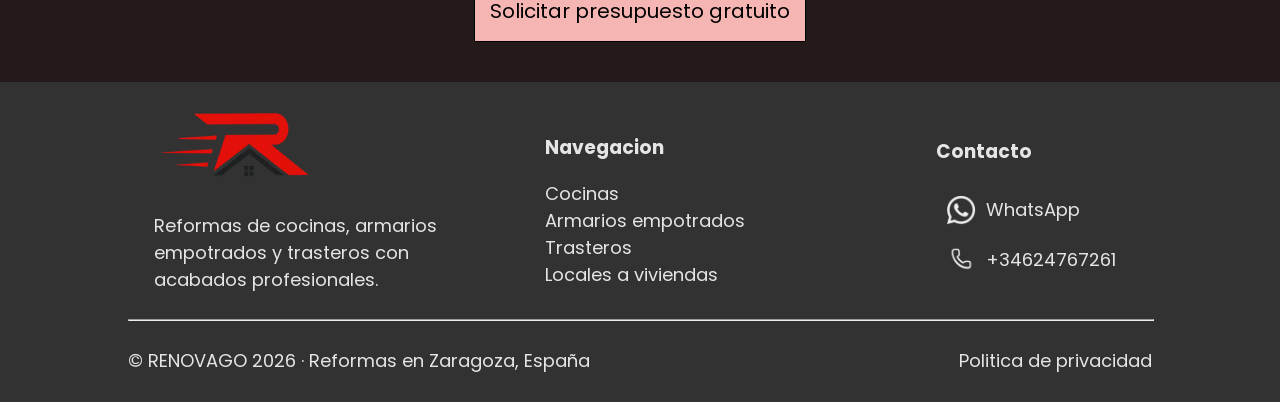
==== commit 3b9431eb: "retoques" ====
--- a/index.html
+++ b/index.html
@@ -3,7 +3,7 @@
   <head>
     <meta charset="utf-8">
     <meta name="viewport" content="width=device-width, initial-scale=1.0">
-    <title>RenovaGo | Reformas de cocinas, armarios y trasteros a medida</title>
+    <title>RenovaGo | Reformas de cocinas, armarios y trasteros a medida en Zaragoza</title>
     <meta name="description" content="Especialistas en reformas de cocinas, armarios empotrados, trasteros y conversión de locales en viviendas. Presupuesto gratuito, materiales de calidad y acabados profesionales.">
 
   <meta name="keywords" content="reformas, reformas de cocinas, cocinas a medida, armarios empotrados, trasteros, locales a viviendas, reformas integrales">
@@ -97,7 +97,7 @@
           Espacios que <br>
           <i>cobran vida.</i>
           </h1>
-        <p>Especialistas en reformas de cocinas, armarios empotrados y trasteros a medida. Diseñamos espacios funcionales, modernos y duraderos con presupuestos claros y sin sorpresas.</p>
+        <p>Especialistas en reformas de cocinas, armarios empotrados y trasteros a medida en Zaragoza. Diseñamos espacios funcionales, modernos y duraderos con presupuestos claros y sin sorpresas.</p>
     </div>
     </header>
     
@@ -280,7 +280,7 @@
         </div>
         <hr>
         <div class="fila sa">
-          <p>© RENOVAGO 2026 · Reformas en España</p>
+          <p>© RENOVAGO 2026 · Reformas en Zaragoza, España</p>
           <a href="">Politica de privacidad</a>
         </div>
       </div>
